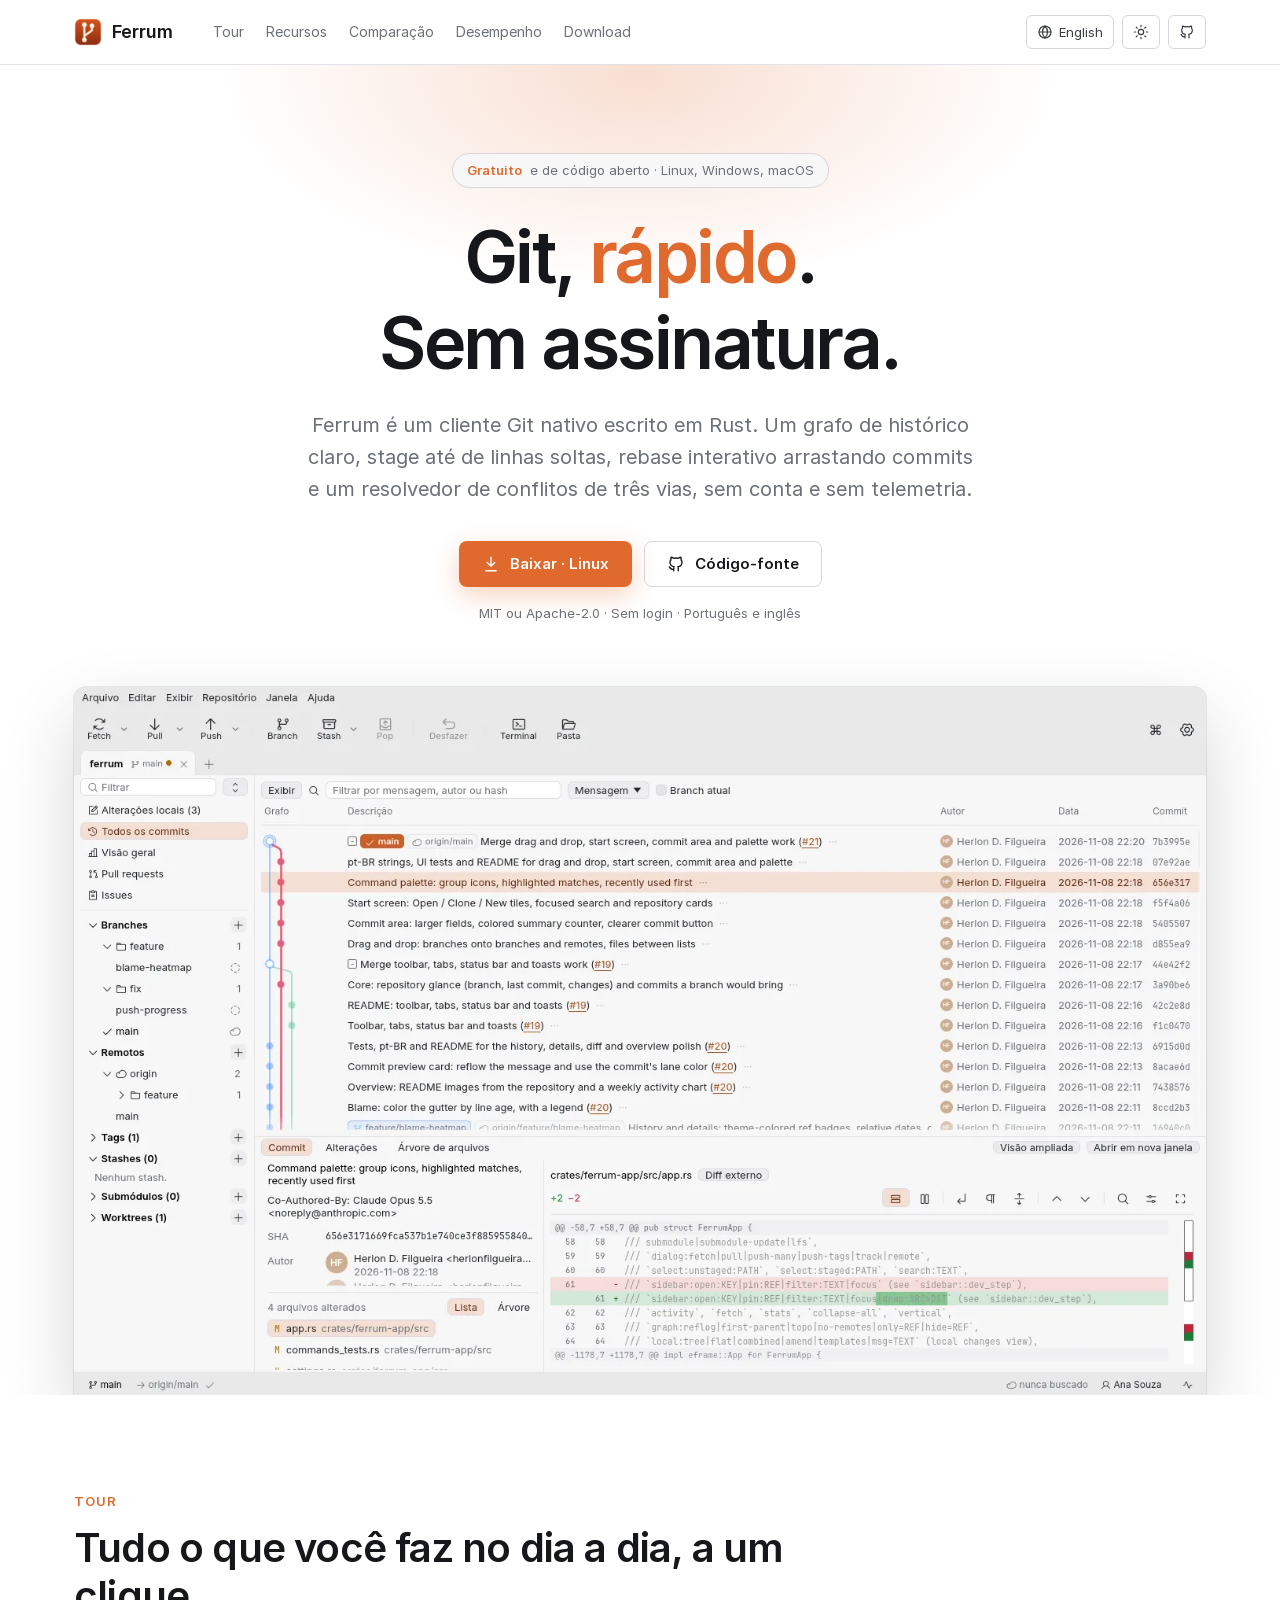
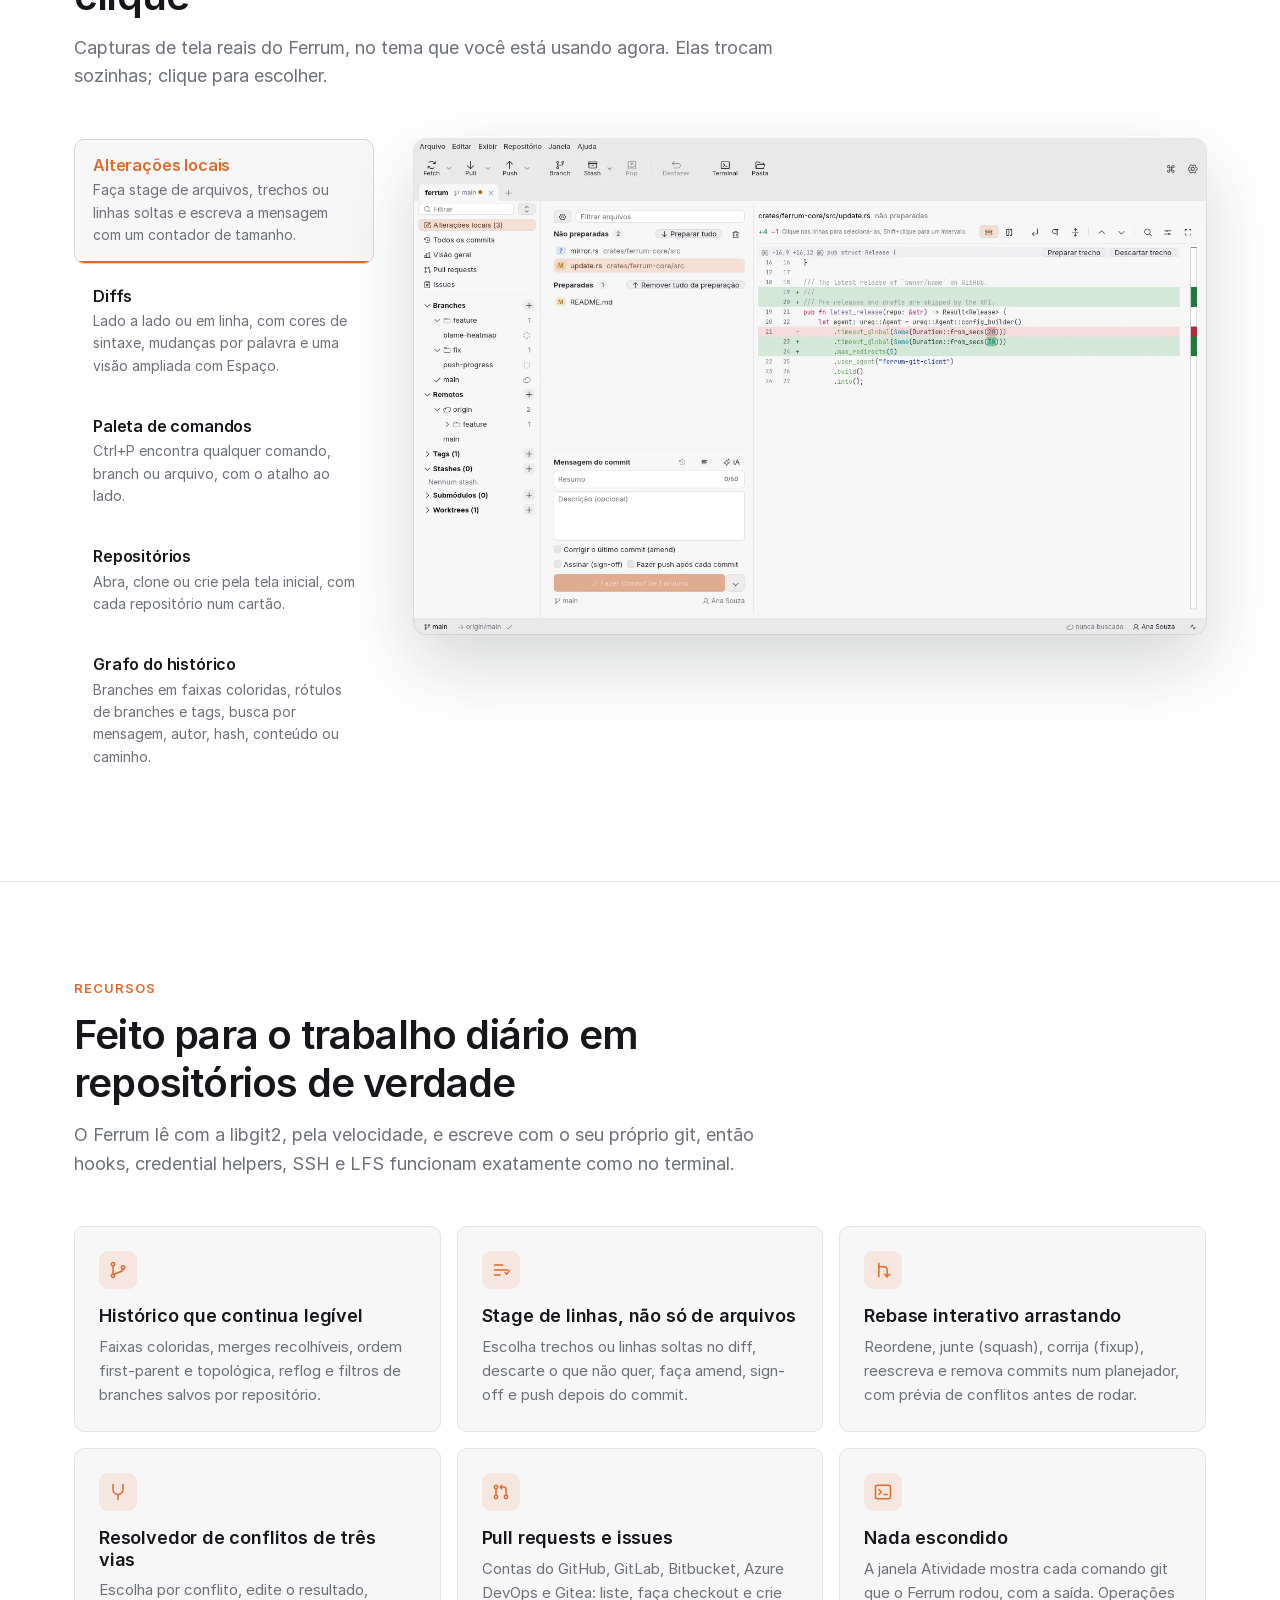
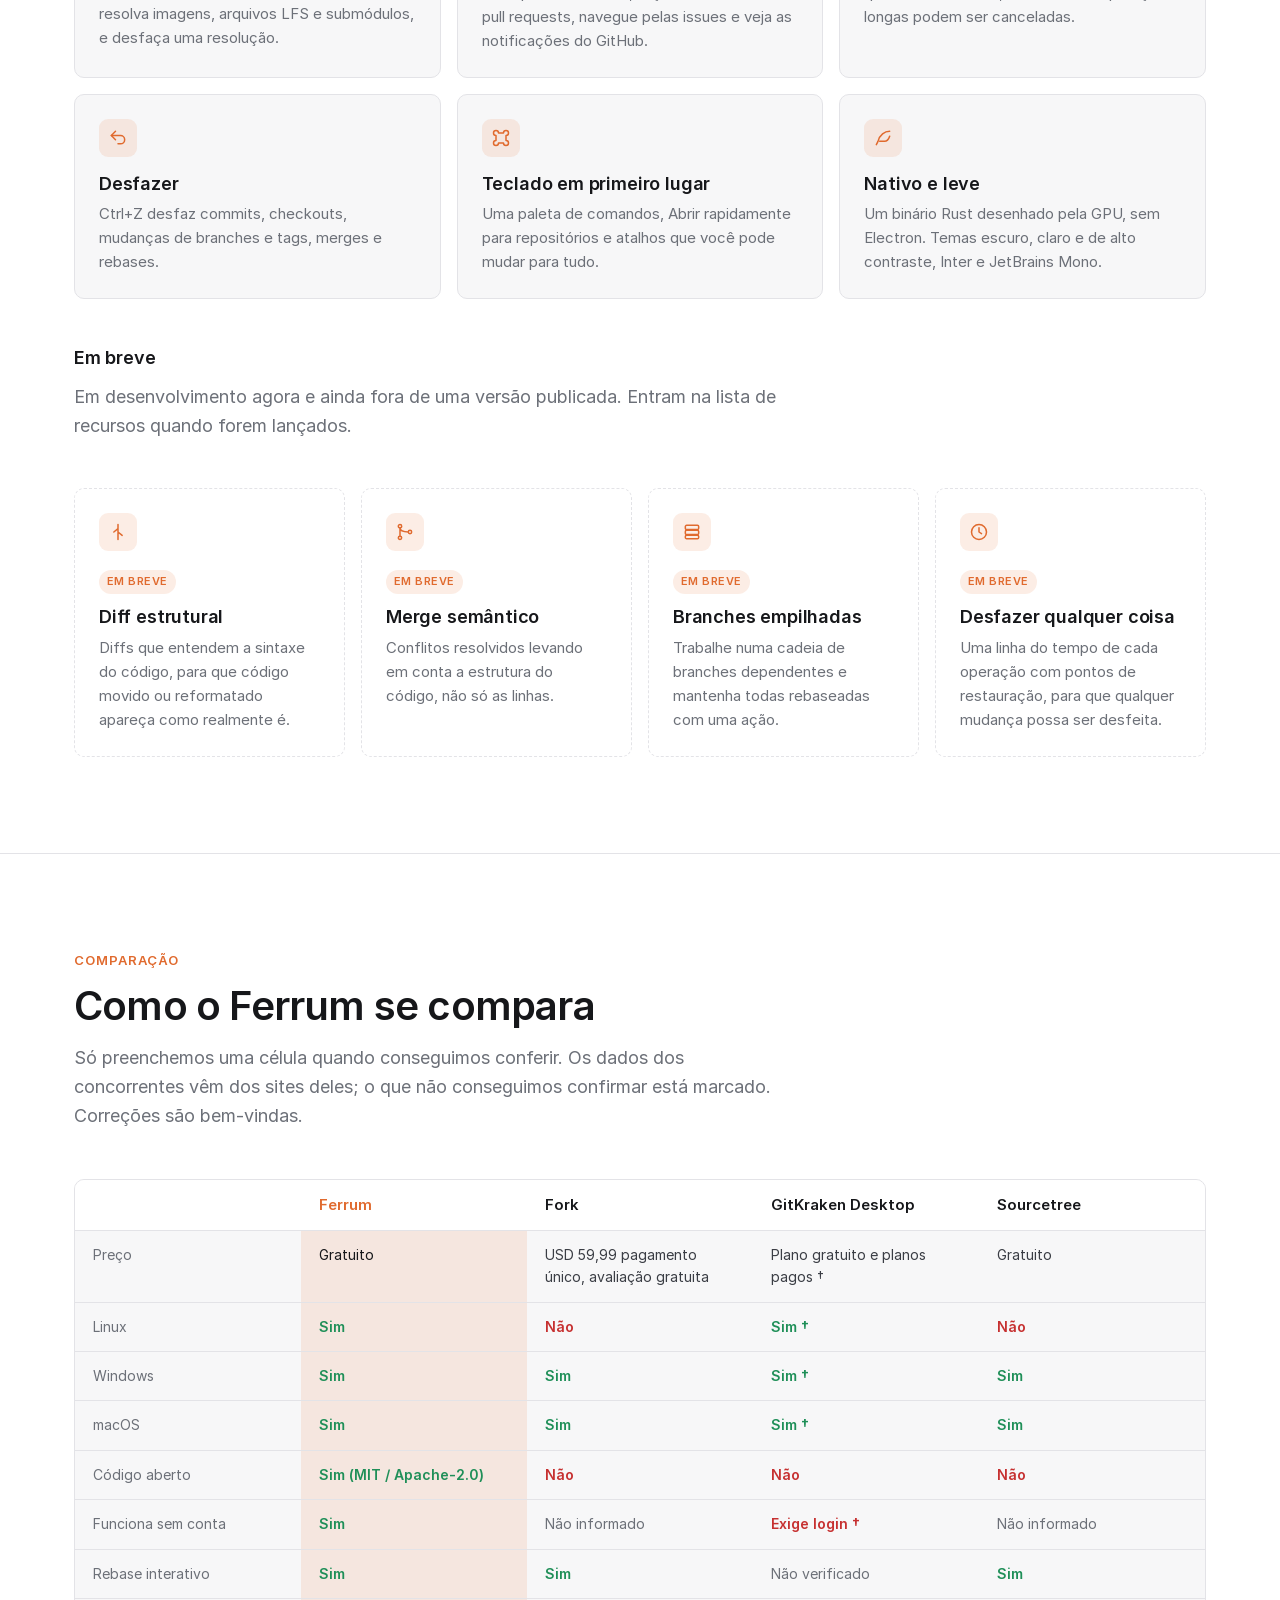
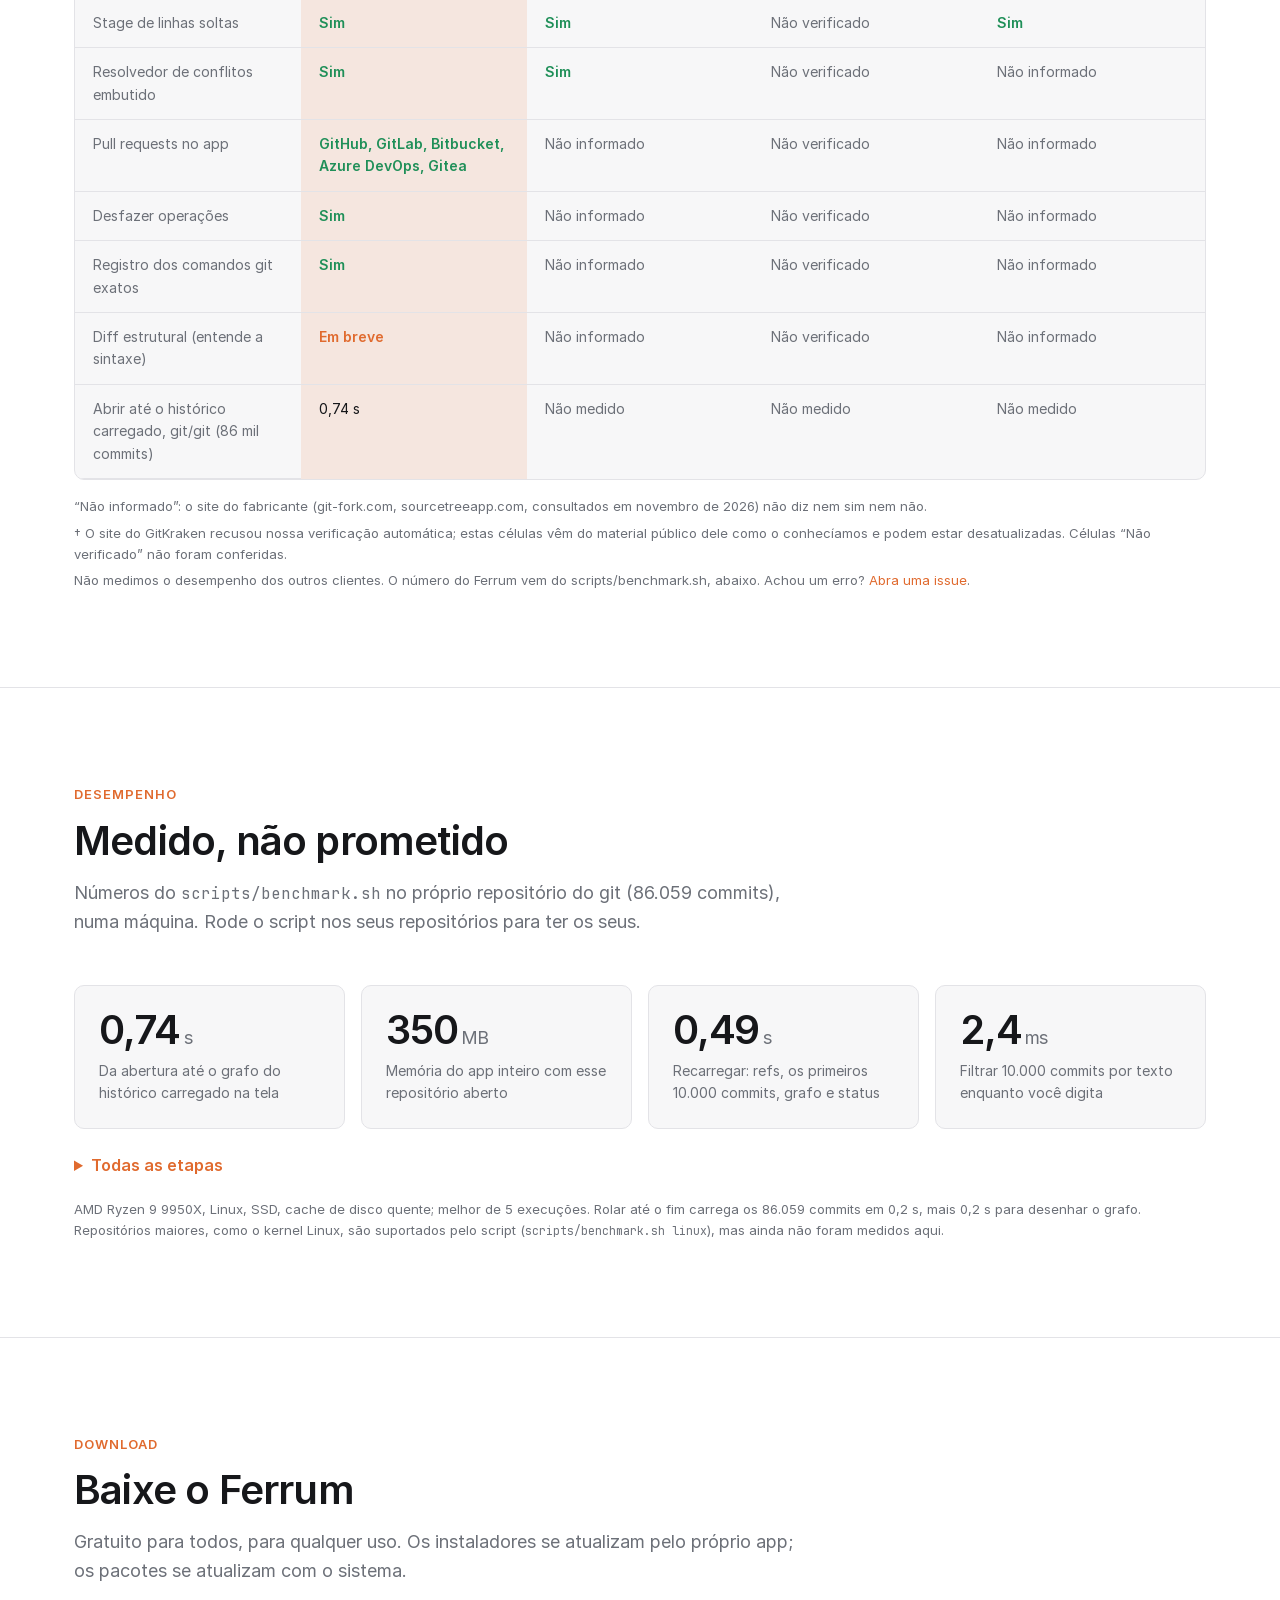
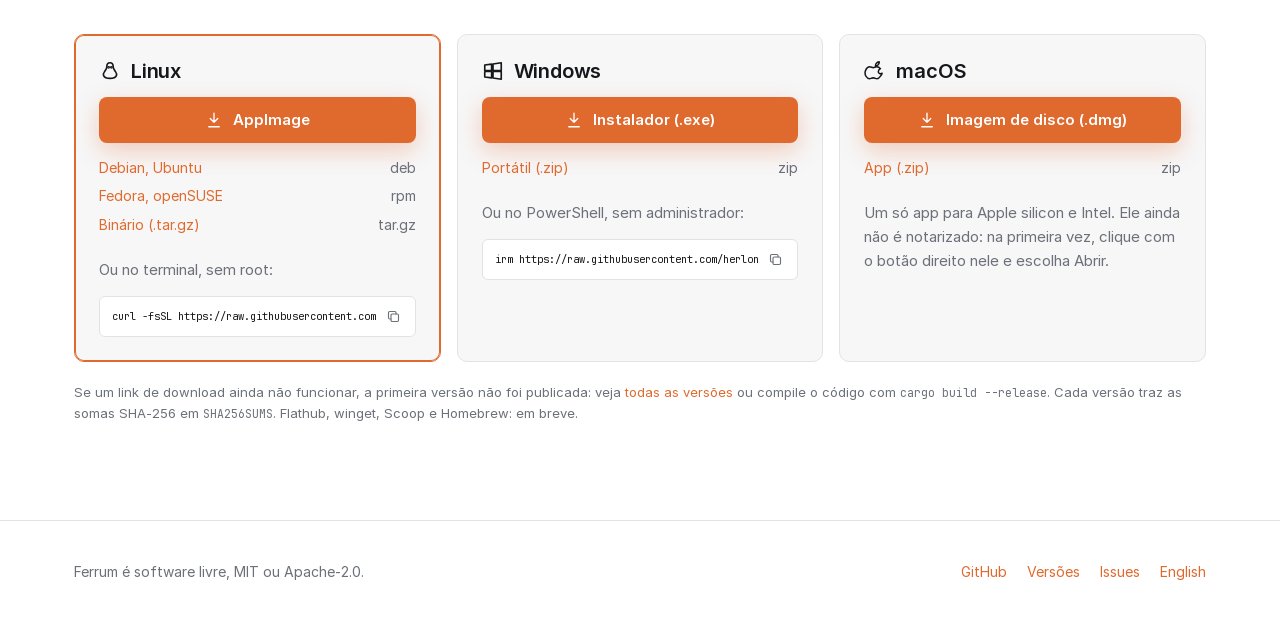
==== site/pt-BR/index.html @ 578c1cd5 "Website: English and pt-BR pages with real screenshots, comparison, benchmarks and downloads Static " ====
<!DOCTYPE html>
<html lang="pt-BR" data-theme="dark">
<head>
<meta charset="utf-8">
<meta name="viewport" content="width=device-width, initial-scale=1">
<title>Ferrum: um cliente Git rápido, gratuito e de código aberto</title>
<meta name="description" content="Ferrum é um cliente Git nativo para Linux, Windows e macOS. Grafo do histórico, stage de linhas, rebase interativo, resolução de conflitos e pull requests, gratuito e de código aberto.">
<meta property="og:title" content="Ferrum: um cliente Git rápido, gratuito e de código aberto">
<meta property="og:description" content="Ferrum é um cliente Git nativo para Linux, Windows e macOS. Grafo do histórico, stage de linhas, rebase interativo, resolução de conflitos e pull requests, gratuito e de código aberto.">
<meta property="og:image" content="https://herlondf.github.io/ferrum/assets/screenshots/history-en-dark.png">
<meta name="theme-color" content="#16171a">
<link rel="icon" type="image/png" href="../assets/favicon.png">
<link rel="alternate" hreflang="en" href="https://herlondf.github.io/ferrum/">
<link rel="alternate" hreflang="pt-BR" href="https://herlondf.github.io/ferrum/pt-BR/">
<link rel="preload" href="../assets/fonts/Inter-Regular.woff2" as="font" type="font/woff2" crossorigin>
<link rel="stylesheet" href="../style.css">
<script>
  // Theme before first paint: ?theme=, the saved choice, else the system's.
  (function () {
    var q = location.search.match(/theme=(light|dark)/);
    var t = (q && q[1]) || localStorage.getItem("ferrum-theme") ||
      (matchMedia("(prefers-color-scheme: light)").matches ? "light" : "dark");
    document.documentElement.dataset.theme = t;
    // ?only=ID shows one section (for screenshots of the page).
    var only = location.search.match(/only=([a-z]+)/);
    if (only) document.write("<style>main>section:not(#" + only[1] + "){display:none}</style>");
  })();
</script>
</head>
<body>
<!-- Generated by site/build.py from site/template.html. Edit those, then run: python3 site/build.py -->

<header class="nav">
  <div class="wrap">
    <a class="brand" href="./"><img src="../assets/ferrum-128.png" alt="" width="28" height="28">Ferrum</a>
    <nav class="nav-links">
      <a href="#tour">Tour</a>
      <a href="#features">Recursos</a>
      <a href="#compare">Comparação</a>
      <a href="#performance">Desempenho</a>
      <a href="#download">Download</a>
    </nav>
    <div class="nav-tools">
      <a class="icon-btn" href="../" hreflang="en" title="View in English"><svg viewBox="0 0 24 24" fill="none" stroke="currentColor" stroke-width="1.8" stroke-linecap="round" stroke-linejoin="round" aria-hidden="true"><circle cx="12" cy="12" r="9"/><path d="M3 12h18M12 3c2.5 2.6 3.8 5.6 3.8 9s-1.3 6.4-3.8 9c-2.5-2.6-3.8-5.6-3.8-9S9.5 5.6 12 3z"/></svg><span class="lang-label">English</span></a>
      <button class="icon-btn" id="theme" type="button" title="Alternar claro / escuro" aria-label="Alternar claro / escuro"><span class="theme-moon"><svg viewBox="0 0 24 24" fill="none" stroke="currentColor" stroke-width="1.8" stroke-linecap="round" stroke-linejoin="round" aria-hidden="true"><path d="M20 14.5A8 8 0 0 1 9.5 4a8 8 0 1 0 10.5 10.5z"/></svg></span><span class="theme-sun"><svg viewBox="0 0 24 24" fill="none" stroke="currentColor" stroke-width="1.8" stroke-linecap="round" stroke-linejoin="round" aria-hidden="true"><circle cx="12" cy="12" r="4"/><path d="M12 2v2M12 20v2M4.9 4.9l1.4 1.4M17.7 17.7l1.4 1.4M2 12h2M20 12h2M4.9 19.1l1.4-1.4M17.7 6.3l1.4-1.4"/></svg></span></button>
      <a class="icon-btn" href="https://github.com/herlondf/ferrum" title="GitHub" aria-label="GitHub"><svg viewBox="0 0 24 24" fill="none" stroke="currentColor" stroke-width="1.8" stroke-linecap="round" stroke-linejoin="round" aria-hidden="true"><path d="M9 19c-4.3 1.4-4.3-2.5-6-3m12 5v-3.5c0-1 .1-1.4-.5-2 2.8-.3 5.5-1.4 5.5-6a4.6 4.6 0 0 0-1.3-3.2 4.2 4.2 0 0 0-.1-3.2s-1.1-.3-3.5 1.3a12.3 12.3 0 0 0-6.2 0C6.5 2.8 5.4 3.1 5.4 3.1a4.2 4.2 0 0 0-.1 3.2A4.6 4.6 0 0 0 4 9.5c0 4.6 2.7 5.7 5.5 6-.6.6-.6 1.2-.5 2V21"/></svg></a>
    </div>
  </div>
</header>

<main>
<section class="hero">
  <div class="wrap">
    <span class="badge"><b>Gratuito</b> e de código aberto · Linux, Windows, macOS</span>
    <h1>Git, <em>rápido</em>.<br>Sem assinatura.</h1>
    <p class="lead">Ferrum é um cliente Git nativo escrito em Rust. Um grafo de histórico claro, stage até de linhas soltas, rebase interativo arrastando commits e um resolvedor de conflitos de três vias, sem conta e sem telemetria.</p>
    <div class="hero-actions">
      <a class="btn btn-primary" id="hero-download" href="#download"><svg viewBox="0 0 24 24" fill="none" stroke="currentColor" stroke-width="1.8" stroke-linecap="round" stroke-linejoin="round" aria-hidden="true"><path d="M12 3v12M7 10l5 5 5-5M5 21h14"/></svg><span>Baixar</span></a>
      <a class="btn btn-ghost" href="https://github.com/herlondf/ferrum"><svg viewBox="0 0 24 24" fill="none" stroke="currentColor" stroke-width="1.8" stroke-linecap="round" stroke-linejoin="round" aria-hidden="true"><path d="M9 19c-4.3 1.4-4.3-2.5-6-3m12 5v-3.5c0-1 .1-1.4-.5-2 2.8-.3 5.5-1.4 5.5-6a4.6 4.6 0 0 0-1.3-3.2 4.2 4.2 0 0 0-.1-3.2s-1.1-.3-3.5 1.3a12.3 12.3 0 0 0-6.2 0C6.5 2.8 5.4 3.1 5.4 3.1a4.2 4.2 0 0 0-.1 3.2A4.6 4.6 0 0 0 4 9.5c0 4.6 2.7 5.7 5.5 6-.6.6-.6 1.2-.5 2V21"/></svg>Código-fonte</a>
    </div>
    <p class="hero-note">MIT ou Apache-2.0 · Sem login · Português e inglês</p>
  </div>
  <div class="hero-shot">
    <img class="shot only-dark" src="../assets/screenshots/history-pt-dark.webp" width="1440" height="900" alt="Ferrum mostrando o grafo do histórico de um repositório, com os detalhes do commit e um diff">
    <img class="shot only-light" src="../assets/screenshots/history-pt-light.webp" width="1440" height="900" alt="Ferrum mostrando o grafo do histórico de um repositório, com os detalhes do commit e um diff" loading="lazy">
  </div>
</section>

<section class="section" id="tour">
  <div class="wrap">
    <div class="section-head">
      <div class="eyebrow">Tour</div>
      <h2>Tudo o que você faz no dia a dia, a um clique</h2>
      <p>Capturas de tela reais do Ferrum, no tema que você está usando agora. Elas trocam sozinhas; clique para escolher.</p>
    </div>
    <div class="tour" data-tour>
      <div class="tour-tabs" role="tablist">
        <button class="tour-tab" role="tab" aria-selected="true" data-tab="changes"><h3>Alterações locais</h3><p>Faça stage de arquivos, trechos ou linhas soltas e escreva a mensagem com um contador de tamanho.</p><span class="bar"></span></button>
        <button class="tour-tab" role="tab" aria-selected="false" data-tab="diff"><h3>Diffs</h3><p>Lado a lado ou em linha, com cores de sintaxe, mudanças por palavra e uma visão ampliada com Espaço.</p><span class="bar"></span></button>
        <button class="tour-tab" role="tab" aria-selected="false" data-tab="palette"><h3>Paleta de comandos</h3><p>Ctrl+P encontra qualquer comando, branch ou arquivo, com o atalho ao lado.</p><span class="bar"></span></button>
        <button class="tour-tab" role="tab" aria-selected="false" data-tab="start"><h3>Repositórios</h3><p>Abra, clone ou crie pela tela inicial, com cada repositório num cartão.</p><span class="bar"></span></button>
        <button class="tour-tab" role="tab" aria-selected="false" data-tab="history"><h3>Grafo do histórico</h3><p>Branches em faixas coloridas, rótulos de branches e tags, busca por mensagem, autor, hash, conteúdo ou caminho.</p><span class="bar"></span></button>
      </div>
      <div class="tour-view">
        <figure class="active" data-fig="changes"><img class="shot only-dark" src="../assets/screenshots/changes-pt-dark.webp" width="1440" height="900" alt="Alterações locais"><img class="shot only-light" src="../assets/screenshots/changes-pt-light.webp" width="1440" height="900" alt="Alterações locais" loading="lazy"></figure>
        <figure class="" data-fig="diff"><img class="shot only-dark" src="../assets/screenshots/diff-pt-dark.webp" width="1440" height="900" alt="Diffs" loading="lazy"><img class="shot only-light" src="../assets/screenshots/diff-pt-light.webp" width="1440" height="900" alt="Diffs" loading="lazy"></figure>
        <figure class="" data-fig="palette"><img class="shot only-dark" src="../assets/screenshots/palette-pt-dark.webp" width="1440" height="900" alt="Paleta de comandos" loading="lazy"><img class="shot only-light" src="../assets/screenshots/palette-pt-light.webp" width="1440" height="900" alt="Paleta de comandos" loading="lazy"></figure>
        <figure class="" data-fig="start"><img class="shot only-dark" src="../assets/screenshots/start-pt-dark.webp" width="1440" height="900" alt="Repositórios" loading="lazy"><img class="shot only-light" src="../assets/screenshots/start-pt-light.webp" width="1440" height="900" alt="Repositórios" loading="lazy"></figure>
        <figure class="" data-fig="history"><img class="shot only-dark" src="../assets/screenshots/history-pt-dark.webp" width="1440" height="900" alt="Grafo do histórico" loading="lazy"><img class="shot only-light" src="../assets/screenshots/history-pt-light.webp" width="1440" height="900" alt="Grafo do histórico" loading="lazy"></figure>
      </div>
    </div>
  </div>
</section>

<section class="section" id="features">
  <div class="wrap">
    <div class="section-head">
      <div class="eyebrow">Recursos</div>
      <h2>Feito para o trabalho diário em repositórios de verdade</h2>
      <p>O Ferrum lê com a libgit2, pela velocidade, e escreve com o seu próprio git, então hooks, credential helpers, SSH e LFS funcionam exatamente como no terminal.</p>
    </div>
    <div class="grid">
        <div class="card"><div class="ico"><svg viewBox="0 0 24 24" fill="none" stroke="currentColor" stroke-width="1.8" stroke-linecap="round" stroke-linejoin="round" aria-hidden="true"><circle cx="6" cy="5" r="2"/><circle cx="6" cy="19" r="2"/><circle cx="18" cy="9" r="2"/><path d="M6 7v10M18 11c0 4-6 3-11 6.5"/></svg></div><h3>Histórico que continua legível</h3><p>Faixas coloridas, merges recolhíveis, ordem first-parent e topológica, reflog e filtros de branches salvos por repositório.</p></div>
        <div class="card"><div class="ico"><svg viewBox="0 0 24 24" fill="none" stroke="currentColor" stroke-width="1.8" stroke-linecap="round" stroke-linejoin="round" aria-hidden="true"><path d="M4 6h10M4 12h16M4 18h7"/><path d="M17 15l2 2 3-4"/></svg></div><h3>Stage de linhas, não só de arquivos</h3><p>Escolha trechos ou linhas soltas no diff, descarte o que não quer, faça amend, sign-off e push depois do commit.</p></div>
        <div class="card"><div class="ico"><svg viewBox="0 0 24 24" fill="none" stroke="currentColor" stroke-width="1.8" stroke-linecap="round" stroke-linejoin="round" aria-hidden="true"><path d="M7 4v16M7 8h6a4 4 0 0 1 4 4v8"/><path d="M14 17l3 3 3-3"/></svg></div><h3>Rebase interativo arrastando</h3><p>Reordene, junte (squash), corrija (fixup), reescreva e remova commits num planejador, com prévia de conflitos antes de rodar.</p></div>
        <div class="card"><div class="ico"><svg viewBox="0 0 24 24" fill="none" stroke="currentColor" stroke-width="1.8" stroke-linecap="round" stroke-linejoin="round" aria-hidden="true"><path d="M6 3v6a6 6 0 0 0 6 6 6 6 0 0 0 6-6V3"/><path d="M12 15v6"/></svg></div><h3>Resolvedor de conflitos de três vias</h3><p>Escolha por conflito, edite o resultado, resolva imagens, arquivos LFS e submódulos, e desfaça uma resolução.</p></div>
        <div class="card"><div class="ico"><svg viewBox="0 0 24 24" fill="none" stroke="currentColor" stroke-width="1.8" stroke-linecap="round" stroke-linejoin="round" aria-hidden="true"><circle cx="6" cy="6" r="2"/><circle cx="6" cy="18" r="2"/><circle cx="18" cy="18" r="2"/><path d="M6 8v8M18 16V9a3 3 0 0 0-3-3h-4M13 4l-2 2 2 2"/></svg></div><h3>Pull requests e issues</h3><p>Contas do GitHub, GitLab, Bitbucket, Azure DevOps e Gitea: liste, faça checkout e crie pull requests, navegue pelas issues e veja as notificações do GitHub.</p></div>
        <div class="card"><div class="ico"><svg viewBox="0 0 24 24" fill="none" stroke="currentColor" stroke-width="1.8" stroke-linecap="round" stroke-linejoin="round" aria-hidden="true"><rect x="3" y="4" width="18" height="16" rx="2"/><path d="M7 9l3 3-3 3M13 15h4"/></svg></div><h3>Nada escondido</h3><p>A janela Atividade mostra cada comando git que o Ferrum rodou, com a saída. Operações longas podem ser canceladas.</p></div>
        <div class="card"><div class="ico"><svg viewBox="0 0 24 24" fill="none" stroke="currentColor" stroke-width="1.8" stroke-linecap="round" stroke-linejoin="round" aria-hidden="true"><path d="M9 14L4 9l5-5"/><path d="M4 9h11a5 5 0 0 1 0 10h-3"/></svg></div><h3>Desfazer</h3><p>Ctrl+Z desfaz commits, checkouts, mudanças de branches e tags, merges e rebases.</p></div>
        <div class="card"><div class="ico"><svg viewBox="0 0 24 24" fill="none" stroke="currentColor" stroke-width="1.8" stroke-linecap="round" stroke-linejoin="round" aria-hidden="true"><path d="M9 6h6M9 6a3 3 0 1 0-3 3h0v6a3 3 0 1 0 3 3h6a3 3 0 1 0 3-3V9a3 3 0 1 0-3-3"/></svg></div><h3>Teclado em primeiro lugar</h3><p>Uma paleta de comandos, Abrir rapidamente para repositórios e atalhos que você pode mudar para tudo.</p></div>
        <div class="card"><div class="ico"><svg viewBox="0 0 24 24" fill="none" stroke="currentColor" stroke-width="1.8" stroke-linecap="round" stroke-linejoin="round" aria-hidden="true"><path d="M20 4c-6 0-12 4-14 12l-2 4M8 16h6c3 0 5-3 6-6"/></svg></div><h3>Nativo e leve</h3><p>Um binário Rust desenhado pela GPU, sem Electron. Temas escuro, claro e de alto contraste, Inter e JetBrains Mono.</p></div>
    </div>
    <div class="soon">
      <div class="section-head">
        <h3>Em breve</h3>
        <p>Em desenvolvimento agora e ainda fora de uma versão publicada. Entram na lista de recursos quando forem lançados.</p>
      </div>
      <div class="grid">
        <div class="card"><div class="ico"><svg viewBox="0 0 24 24" fill="none" stroke="currentColor" stroke-width="1.8" stroke-linecap="round" stroke-linejoin="round" aria-hidden="true"><path d="M12 3v18M12 8l-5 4M12 12l5 4"/></svg></div><span class="pill">Em breve</span><h3>Diff estrutural</h3><p>Diffs que entendem a sintaxe do código, para que código movido ou reformatado apareça como realmente é.</p></div>
        <div class="card"><div class="ico"><svg viewBox="0 0 24 24" fill="none" stroke="currentColor" stroke-width="1.8" stroke-linecap="round" stroke-linejoin="round" aria-hidden="true"><circle cx="6" cy="5" r="2"/><circle cx="6" cy="19" r="2"/><circle cx="18" cy="12" r="2"/><path d="M6 7v10M6 7c0 4 5 5 10 5"/></svg></div><span class="pill">Em breve</span><h3>Merge semântico</h3><p>Conflitos resolvidos levando em conta a estrutura do código, não só as linhas.</p></div>
        <div class="card"><div class="ico"><svg viewBox="0 0 24 24" fill="none" stroke="currentColor" stroke-width="1.8" stroke-linecap="round" stroke-linejoin="round" aria-hidden="true"><rect x="4" y="4" width="16" height="5" rx="1.5"/><rect x="4" y="10" width="16" height="5" rx="1.5"/><rect x="4" y="16" width="16" height="4" rx="1.5"/></svg></div><span class="pill">Em breve</span><h3>Branches empilhadas</h3><p>Trabalhe numa cadeia de branches dependentes e mantenha todas rebaseadas com uma ação.</p></div>
        <div class="card"><div class="ico"><svg viewBox="0 0 24 24" fill="none" stroke="currentColor" stroke-width="1.8" stroke-linecap="round" stroke-linejoin="round" aria-hidden="true"><circle cx="12" cy="12" r="9"/><path d="M12 7v5l3 2"/></svg></div><span class="pill">Em breve</span><h3>Desfazer qualquer coisa</h3><p>Uma linha do tempo de cada operação com pontos de restauração, para que qualquer mudança possa ser desfeita.</p></div>
      </div>
    </div>
  </div>
</section>

<section class="section" id="compare">
  <div class="wrap">
    <div class="section-head">
      <div class="eyebrow">Comparação</div>
      <h2>Como o Ferrum se compara</h2>
      <p>Só preenchemos uma célula quando conseguimos conferir. Os dados dos concorrentes vêm dos sites deles; o que não conseguimos confirmar está marcado. Correções são bem-vindas.</p>
    </div>
    <div class="table-wrap">
      <table>
        <thead><tr><th></th><th class="us">Ferrum</th><th>Fork</th><th>GitKraken Desktop</th><th>Sourcetree</th></tr></thead>
        <tbody>
          <tr><th scope="row">Preço</th><td class="us">Gratuito</td><td>USD 59,99 pagamento único, avaliação gratuita</td><td>Plano gratuito e planos pagos †</td><td>Gratuito</td></tr>
          <tr><th scope="row">Linux</th><td class="y us">Sim</td><td class="n">Não</td><td class="y">Sim †</td><td class="n">Não</td></tr>
          <tr><th scope="row">Windows</th><td class="y us">Sim</td><td class="y">Sim</td><td class="y">Sim †</td><td class="y">Sim</td></tr>
          <tr><th scope="row">macOS</th><td class="y us">Sim</td><td class="y">Sim</td><td class="y">Sim †</td><td class="y">Sim</td></tr>
          <tr><th scope="row">Código aberto</th><td class="y us">Sim (MIT / Apache-2.0)</td><td class="n">Não</td><td class="n">Não</td><td class="n">Não</td></tr>
          <tr><th scope="row">Funciona sem conta</th><td class="y us">Sim</td><td class="q">Não informado</td><td class="n">Exige login †</td><td class="q">Não informado</td></tr>
          <tr><th scope="row">Rebase interativo</th><td class="y us">Sim</td><td class="y">Sim</td><td class="q">Não verificado</td><td class="y">Sim</td></tr>
          <tr><th scope="row">Stage de linhas soltas</th><td class="y us">Sim</td><td class="y">Sim</td><td class="q">Não verificado</td><td class="y">Sim</td></tr>
          <tr><th scope="row">Resolvedor de conflitos embutido</th><td class="y us">Sim</td><td class="y">Sim</td><td class="q">Não verificado</td><td class="q">Não informado</td></tr>
          <tr><th scope="row">Pull requests no app</th><td class="y us">GitHub, GitLab, Bitbucket, Azure DevOps, Gitea</td><td class="q">Não informado</td><td class="q">Não verificado</td><td class="q">Não informado</td></tr>
          <tr><th scope="row">Desfazer operações</th><td class="y us">Sim</td><td class="q">Não informado</td><td class="q">Não verificado</td><td class="q">Não informado</td></tr>
          <tr><th scope="row">Registro dos comandos git exatos</th><td class="y us">Sim</td><td class="q">Não informado</td><td class="q">Não verificado</td><td class="q">Não informado</td></tr>
          <tr><th scope="row">Diff estrutural (entende a sintaxe)</th><td class="s us">Em breve</td><td class="q">Não informado</td><td class="q">Não verificado</td><td class="q">Não informado</td></tr>
          <tr><th scope="row">Abrir até o histórico carregado, git/git (86 mil commits)</th><td class="us">0,74 s</td><td class="q">Não medido</td><td class="q">Não medido</td><td class="q">Não medido</td></tr>
        </tbody>
      </table>
    </div>
    <div class="footnotes">
      <p>“Não informado”: o site do fabricante (git-fork.com, sourcetreeapp.com, consultados em novembro de 2026) não diz nem sim nem não.</p>
      <p>† O site do GitKraken recusou nossa verificação automática; estas células vêm do material público dele como o conhecíamos e podem estar desatualizadas. Células “Não verificado” não foram conferidas.</p>
      <p>Não medimos o desempenho dos outros clientes. O número do Ferrum vem do scripts/benchmark.sh, abaixo. Achou um erro? <a href="https://github.com/herlondf/ferrum/issues">Abra uma issue</a>.</p>
    </div>
  </div>
</section>

<section class="section" id="performance">
  <div class="wrap">
    <div class="section-head">
      <div class="eyebrow">Desempenho</div>
      <h2>Medido, não prometido</h2>
      <p>Números do <code>scripts/benchmark.sh</code> no próprio repositório do git (86.059 commits), numa máquina. Rode o script nos seus repositórios para ter os seus.</p>
    </div>
    <div class="perf">
      <div class="stat"><div class="num">0,74<small>s</small></div><p>Da abertura até o grafo do histórico carregado na tela</p></div>
      <div class="stat"><div class="num">350<small>MB</small></div><p>Memória do app inteiro com esse repositório aberto</p></div>
      <div class="stat"><div class="num">0,49<small>s</small></div><p>Recarregar: refs, os primeiros 10.000 commits, grafo e status</p></div>
      <div class="stat"><div class="num">2,4<small>ms</small></div><p>Filtrar 10.000 commits por texto enquanto você digita</p></div>
    </div>
    <details class="perf-details">
      <summary>Todas as etapas</summary>
      <pre>git/git at fb255012ac: 86,059 commits, 1,022 refs, 4,864 files
Linux x86_64, AMD Ryzen 9 9950X, 60 GB RAM, SSD, warm disk cache
`ferrum --benchmark` (best of 5)

step                       best    average  loaded
open                     0.2 ms     0.2 ms
branches                 0.5 ms     0.5 ms  9
tags                     9.4 ms     9.7 ms  1011
commits                461.2 ms   533.2 ms  10000
graph layout            12.7 ms    17.9 ms  196 lanes
status                   6.5 ms     7.6 ms  0 staged, 0 unstaged
all commits            199.2 ms   238.7 ms  86059
all graph layout       199.3 ms   229.8 ms  282 lanes
path search           5000.7 ms  5237.9 ms  641
full reload (app)      492.5 ms   517.1 ms
text search (page)       2.4 ms     2.6 ms  1588

GUI start to loaded history on screen (median of 5): 0.74 s, 350 MB max RSS</pre>
    </details>
    <p class="dl-note">AMD Ryzen 9 9950X, Linux, SSD, cache de disco quente; melhor de 5 execuções. Rolar até o fim carrega os 86.059 commits em 0,2 s, mais 0,2 s para desenhar o grafo. Repositórios maiores, como o kernel Linux, são suportados pelo script (<code>scripts/benchmark.sh linux</code>), mas ainda não foram medidos aqui.</p>
  </div>
</section>

<section class="section" id="download">
  <div class="wrap">
    <div class="section-head">
      <div class="eyebrow">Download</div>
      <h2>Baixe o Ferrum</h2>
      <p>Gratuito para todos, para qualquer uso. Os instaladores se atualizam pelo próprio app; os pacotes se atualizam com o sistema.</p>
    </div>
    <div class="downloads">
      <div class="card dl" data-os="linux"><h3><svg viewBox="0 0 24 24" fill="none" stroke="currentColor" stroke-width="1.8" stroke-linecap="round" stroke-linejoin="round" aria-hidden="true"><path d="M12 3c-2.5 0-3.5 2-3.5 4.5 0 2-1 3-2 4.5S4 15 5 17s4 3 7 3 6-1 7-3-.5-3.5-1.5-5-2-2.5-2-4.5C15.5 5 14.5 3 12 3z"/><circle cx="10.5" cy="8" r=".6"/><circle cx="13.5" cy="8" r=".6"/></svg>Linux</h3><a class="btn btn-primary" href="https://github.com/herlondf/ferrum/releases/latest/download/ferrum-linux-x86_64.AppImage"><svg viewBox="0 0 24 24" fill="none" stroke="currentColor" stroke-width="1.8" stroke-linecap="round" stroke-linejoin="round" aria-hidden="true"><path d="M12 3v12M7 10l5 5 5-5M5 21h14"/></svg>AppImage</a><ul><li><a href="https://github.com/herlondf/ferrum/releases/latest/download/ferrum-linux-x86_64.deb">Debian, Ubuntu</a><span>deb</span></li><li><a href="https://github.com/herlondf/ferrum/releases/latest/download/ferrum-linux-x86_64.rpm">Fedora, openSUSE</a><span>rpm</span></li><li><a href="https://github.com/herlondf/ferrum/releases/latest/download/ferrum-linux-x86_64.tar.gz">Binário (.tar.gz)</a><span>tar.gz</span></li></ul><p class="muted">Ou no terminal, sem root:</p><div class="cmd"><code>curl -fsSL https://raw.githubusercontent.com/herlondf/ferrum/main/get.sh | sh</code><button type="button" data-copy title="Copiar" aria-label="Copiar"><svg viewBox="0 0 24 24" fill="none" stroke="currentColor" stroke-width="1.8" stroke-linecap="round" stroke-linejoin="round" aria-hidden="true"><rect x="8" y="8" width="12" height="12" rx="2"/><path d="M16 8V6a2 2 0 0 0-2-2H6a2 2 0 0 0-2 2v8a2 2 0 0 0 2 2h2"/></svg></button></div></div>
      <div class="card dl" data-os="windows"><h3><svg viewBox="0 0 24 24" fill="none" stroke="currentColor" stroke-width="1.8" stroke-linecap="round" stroke-linejoin="round" aria-hidden="true"><path d="M3 5.5l7.5-1v7H3zM12 4.3L21 3v8.5h-9zM3 12.5h7.5v7L3 18.5zM12 12.5h9V21l-9-1.3z"/></svg>Windows</h3><a class="btn btn-primary" href="https://github.com/herlondf/ferrum/releases/latest/download/ferrum-windows-x86_64-setup.exe"><svg viewBox="0 0 24 24" fill="none" stroke="currentColor" stroke-width="1.8" stroke-linecap="round" stroke-linejoin="round" aria-hidden="true"><path d="M12 3v12M7 10l5 5 5-5M5 21h14"/></svg>Instalador (.exe)</a><ul><li><a href="https://github.com/herlondf/ferrum/releases/latest/download/ferrum-windows-x86_64.zip">Portátil (.zip)</a><span>zip</span></li></ul><p class="muted">Ou no PowerShell, sem administrador:</p><div class="cmd"><code>irm https://raw.githubusercontent.com/herlondf/ferrum/main/get.ps1 | iex</code><button type="button" data-copy title="Copiar" aria-label="Copiar"><svg viewBox="0 0 24 24" fill="none" stroke="currentColor" stroke-width="1.8" stroke-linecap="round" stroke-linejoin="round" aria-hidden="true"><rect x="8" y="8" width="12" height="12" rx="2"/><path d="M16 8V6a2 2 0 0 0-2-2H6a2 2 0 0 0-2 2v8a2 2 0 0 0 2 2h2"/></svg></button></div></div>
      <div class="card dl" data-os="macos"><h3><svg viewBox="0 0 24 24" fill="none" stroke="currentColor" stroke-width="1.8" stroke-linecap="round" stroke-linejoin="round" aria-hidden="true"><path d="M16.5 3c-1.2.1-2.6.9-3.3 1.9-.7.8-1.2 2-1 3.2 1.3.1 2.6-.7 3.3-1.6.7-.9 1.2-2.1 1-3.5zM20 16.8c-.6 1.3-.9 1.9-1.7 3-1.1 1.6-2.6 3.5-4.5 3.5-1.7 0-2.1-1.1-4.4-1.1s-2.8 1.1-4.5 1.1c-1.9 0-3.3-1.8-4.4-3.4C-1.6 15.4 1.3 9 5.2 9c1.7 0 2.8 1.1 4.2 1.1 1.4 0 2.2-1.1 4.3-1.1 1.5 0 3.1.8 4.3 2.3-3.8 2.1-3.2 7.5 2 5.5z" transform="scale(.92) translate(1.5 -1)"/></svg>macOS</h3><a class="btn btn-primary" href="https://github.com/herlondf/ferrum/releases/latest/download/ferrum-macos-universal.dmg"><svg viewBox="0 0 24 24" fill="none" stroke="currentColor" stroke-width="1.8" stroke-linecap="round" stroke-linejoin="round" aria-hidden="true"><path d="M12 3v12M7 10l5 5 5-5M5 21h14"/></svg>Imagem de disco (.dmg)</a><ul><li><a href="https://github.com/herlondf/ferrum/releases/latest/download/ferrum-macos-universal.zip">App (.zip)</a><span>zip</span></li></ul><p class="muted">Um só app para Apple silicon e Intel. Ele ainda não é notarizado: na primeira vez, clique com o botão direito nele e escolha Abrir.</p></div>
    </div>
    <p class="dl-note">Se um link de download ainda não funcionar, a primeira versão não foi publicada: veja <a href="https://github.com/herlondf/ferrum/releases">todas as versões</a> ou compile o código com <code>cargo build --release</code>. Cada versão traz as somas SHA-256 em <code>SHA256SUMS</code>. Flathub, winget, Scoop e Homebrew: em breve.</p>
  </div>
</section>
</main>

<footer>
  <div class="wrap">
    <span>Ferrum é software livre, MIT ou Apache-2.0.</span>
    <div class="links">
      <a href="https://github.com/herlondf/ferrum">GitHub</a>
      <a href="https://github.com/herlondf/ferrum/releases">Versões</a>
      <a href="https://github.com/herlondf/ferrum/issues">Issues</a>
      <a href="../" hreflang="en">English</a>
    </div>
  </div>
</footer>

<script src="../site.js" defer></script>
</body>
</html>
---- site/style.css ----
/* Ferrum website. Colors and type follow the app (crates/ferrum-app/src/theme.rs). */

@font-face {
  font-family: "Inter";
  font-weight: 400;
  font-display: swap;
  src: url("assets/fonts/Inter-Regular.woff2") format("woff2");
}
@font-face {
  font-family: "Inter";
  font-weight: 600;
  font-display: swap;
  src: url("assets/fonts/Inter-SemiBold.woff2") format("woff2");
}
@font-face {
  font-family: "JetBrains Mono";
  font-weight: 400;
  font-display: swap;
  src: url("assets/fonts/JetBrainsMono-Regular.woff2") format("woff2");
}

:root {
  --accent: #e06a2e;
  --accent-strong: #c9561c;
  --accent-soft: rgba(224, 106, 46, 0.14);
  --on-accent: #fff;
  --bg: #16171a;
  --panel: #1e1f23;
  --card: #26272c;
  --line: #2e3035;
  --border: #3a3c43;
  --text: #dadce0;
  --strong: #f4f5f7;
  --weak: #8c9098;
  --good: #4cc38a;
  --bad: #f06a60;
  --shadow: 0 30px 80px rgba(0, 0, 0, 0.55), 0 0 0 1px rgba(255, 255, 255, 0.06);
  --radius: 10px;
  --radius-s: 6px;
  color-scheme: dark;
}
:root[data-theme="light"] {
  --accent-strong: #b84f17;
  --accent-soft: rgba(224, 106, 46, 0.12);
  --bg: #ffffff;
  --panel: #f7f7f8;
  --card: #ffffff;
  --line: #e3e3e7;
  --border: #d6d6dc;
  --text: #3a3d44;
  --strong: #16171a;
  --weak: #6c7078;
  --good: #1f8f58;
  --bad: #c63030;
  --shadow: 0 30px 70px rgba(30, 32, 40, 0.18), 0 0 0 1px rgba(20, 20, 30, 0.08);
  color-scheme: light;
}

* { box-sizing: border-box; }
html { scroll-behavior: smooth; }
body {
  margin: 0;
  font: 16px/1.6 "Inter", system-ui, -apple-system, "Segoe UI", sans-serif;
  background: var(--bg);
  color: var(--text);
  -webkit-font-smoothing: antialiased;
}
a { color: var(--accent); text-decoration: none; }
a:hover { text-decoration: underline; }
h1, h2, h3 { color: var(--strong); font-weight: 600; line-height: 1.2; margin: 0; letter-spacing: -0.02em; }
h2 { font-size: clamp(28px, 4vw, 40px); }
h3 { font-size: 18px; letter-spacing: -0.01em; }
p { margin: 0; }
code, kbd, pre { font-family: "JetBrains Mono", ui-monospace, monospace; font-size: 0.88em; }
.wrap { max-width: 1180px; margin: 0 auto; padding: 0 24px; }
.muted { color: var(--weak); }
.eyebrow {
  color: var(--accent); font-weight: 600; font-size: 13px;
  text-transform: uppercase; letter-spacing: 0.08em; margin-bottom: 12px;
}
.section { padding: 96px 0; }
.section + .section { border-top: 1px solid var(--line); }
.section-head { max-width: 720px; margin-bottom: 48px; }
.section-head p { margin-top: 14px; font-size: 18px; color: var(--weak); }

/* Navigation */
.nav {
  position: sticky; top: 0; z-index: 10;
  background: color-mix(in srgb, var(--bg) 82%, transparent);
  backdrop-filter: saturate(1.4) blur(14px);
  border-bottom: 1px solid var(--line);
}
.nav .wrap { display: flex; align-items: center; gap: 28px; height: 64px; }
.brand { display: flex; align-items: center; gap: 10px; color: var(--strong); font-weight: 600; font-size: 18px; }
.brand:hover { text-decoration: none; }
.brand img { width: 28px; height: 28px; }
.nav-links { display: flex; gap: 22px; margin-left: 12px; }
.nav-links a { color: var(--weak); font-size: 14px; }
.nav-links a:hover { color: var(--strong); text-decoration: none; }
.nav-tools { margin-left: auto; display: flex; align-items: center; gap: 8px; }
.icon-btn {
  display: inline-flex; align-items: center; justify-content: center; gap: 6px;
  height: 34px; min-width: 34px; padding: 0 10px; border-radius: var(--radius-s);
  border: 1px solid var(--border); background: transparent; color: var(--text);
  font: inherit; font-size: 13px; cursor: pointer;
}
.icon-btn:hover { background: var(--card); color: var(--strong); text-decoration: none; }
.icon-btn svg { width: 16px; height: 16px; }
.theme-sun { display: none; }
.theme-moon, :root[data-theme="light"] .theme-sun { display: inline-flex; }
:root[data-theme="light"] .theme-moon { display: none; }

/* Buttons */
.btn {
  display: inline-flex; align-items: center; gap: 10px;
  height: 46px; padding: 0 22px; border-radius: 8px;
  font-weight: 600; font-size: 15px; border: 1px solid transparent; cursor: pointer;
}
.btn:hover { text-decoration: none; }
.btn svg { width: 18px; height: 18px; }
.btn-primary { background: var(--accent); color: var(--on-accent); box-shadow: 0 8px 24px rgba(224, 106, 46, 0.3); }
.btn-primary:hover { background: var(--accent-strong); }
.btn-ghost { border-color: var(--border); color: var(--strong); }
.btn-ghost:hover { background: var(--card); }

/* Hero */
.hero { padding: 88px 0 0; text-align: center; overflow: hidden; position: relative; }
.hero::before {
  content: ""; position: absolute; inset: -200px 0 auto; height: 700px; z-index: -1;
  background: radial-gradient(600px 300px at 50% 30%, rgba(224, 106, 46, 0.22), transparent 70%);
}
.badge {
  display: inline-flex; align-items: center; gap: 8px; padding: 6px 14px; border-radius: 999px;
  border: 1px solid var(--border); background: var(--panel); font-size: 13px; color: var(--weak);
}
.badge b { color: var(--accent); font-weight: 600; }
.hero h1 { font-size: clamp(40px, 6.4vw, 72px); letter-spacing: -0.035em; margin: 26px auto 0; max-width: 900px; }
.hero h1 em { font-style: normal; color: var(--accent); }
.hero .lead { font-size: clamp(17px, 2vw, 20px); color: var(--weak); max-width: 680px; margin: 22px auto 0; }
.hero-actions { display: flex; gap: 12px; justify-content: center; flex-wrap: wrap; margin-top: 36px; }
.hero-note { margin-top: 16px; font-size: 13px; color: var(--weak); }
.hero-shot { margin: 64px auto 0; max-width: 1180px; padding: 0 24px; }

.shot {
  display: block; width: 100%; height: auto; border-radius: 12px; box-shadow: var(--shadow);
  background: var(--panel); aspect-ratio: 1440 / 900;
}
.hero-shot .shot { border-bottom-left-radius: 0; border-bottom-right-radius: 0; }
/* Dark/light screenshots follow the page theme. */
.only-light { display: none; }
:root[data-theme="light"] .only-light { display: block; }
:root[data-theme="light"] .only-dark { display: none; }

/* Tour */
.tour { display: grid; grid-template-columns: 300px 1fr; gap: 40px; align-items: start; }
.tour-tabs { display: flex; flex-direction: column; gap: 6px; }
.tour-tab {
  text-align: left; padding: 16px 18px; border-radius: var(--radius); border: 1px solid transparent;
  background: transparent; color: var(--text); font: inherit; cursor: pointer; position: relative; overflow: hidden;
}
.tour-tab h3 { font-size: 16px; }
.tour-tab p { color: var(--weak); font-size: 14px; margin-top: 4px; }
.tour-tab:hover { background: var(--panel); }
.tour-tab[aria-selected="true"] { background: var(--panel); border-color: var(--border); }
.tour-tab[aria-selected="true"] h3 { color: var(--accent); }
.tour-tab .bar { position: absolute; left: 0; bottom: 0; height: 2px; width: 0; background: var(--accent); }
.tour-tab[aria-selected="true"] .bar { animation: fill var(--tour-ms, 6000ms) linear forwards; }
.tour.paused .tour-tab .bar { animation-play-state: paused; }
@keyframes fill { to { width: 100%; } }
.tour-view { position: relative; }
.tour-view figure { margin: 0; display: none; }
.tour-view figure.active { display: block; animation: fade 0.35s ease; }
@keyframes fade { from { opacity: 0; transform: translateY(6px); } to { opacity: 1; transform: none; } }

/* Features */
.grid { display: grid; grid-template-columns: repeat(3, 1fr); gap: 16px; }
.card {
  background: var(--panel); border: 1px solid var(--line); border-radius: var(--radius); padding: 24px;
}
.card .ico {
  width: 38px; height: 38px; border-radius: 9px; display: grid; place-items: center;
  background: var(--accent-soft); color: var(--accent); margin-bottom: 16px;
}
.card .ico svg { width: 20px; height: 20px; }
.card p { color: var(--weak); font-size: 15px; margin-top: 8px; }
.soon { margin-top: 48px; }
.soon .grid { grid-template-columns: repeat(4, 1fr); }
.soon .card { border-style: dashed; background: transparent; }
.pill {
  display: inline-block; font-size: 11px; font-weight: 600; letter-spacing: 0.04em; text-transform: uppercase;
  padding: 3px 8px; border-radius: 999px; background: var(--accent-soft); color: var(--accent); margin-bottom: 12px;
}

/* Comparison */
.table-wrap { overflow-x: auto; border: 1px solid var(--line); border-radius: var(--radius); background: var(--panel); }
table { border-collapse: collapse; width: 100%; min-width: 760px; font-size: 14px; }
th, td { padding: 13px 18px; text-align: left; border-bottom: 1px solid var(--line); vertical-align: top; }
tr:last-child td { border-bottom: none; }
thead th { color: var(--strong); font-weight: 600; font-size: 15px; background: var(--card); }
thead th.us { color: var(--accent); }
tbody th { font-weight: 400; color: var(--weak); width: 26%; }
td.us { background: var(--accent-soft); color: var(--strong); }
td.us.y { color: var(--good); }
td.us.s { color: var(--accent); }
table { table-layout: fixed; }
.y { color: var(--good); font-weight: 600; }
.n { color: var(--bad); font-weight: 600; }
.q { color: var(--weak); }
.s { color: var(--accent); font-weight: 600; }
.footnotes { margin-top: 16px; font-size: 13px; color: var(--weak); display: grid; gap: 6px; }

/* Performance */
.perf { display: grid; grid-template-columns: repeat(4, 1fr); gap: 16px; }
.stat { background: var(--panel); border: 1px solid var(--line); border-radius: var(--radius); padding: 24px; }
.stat .num { font-size: 40px; font-weight: 600; color: var(--strong); letter-spacing: -0.03em; line-height: 1; }
.stat .num small { font-size: 18px; color: var(--weak); font-weight: 400; margin-left: 4px; }
.stat p { color: var(--weak); font-size: 14px; margin-top: 10px; }
.perf-details { margin-top: 24px; }
.perf-details summary { cursor: pointer; color: var(--accent); font-weight: 600; }
.perf-details pre {
  margin: 16px 0 0; padding: 18px; background: var(--panel); border: 1px solid var(--line);
  border-radius: var(--radius); overflow-x: auto; color: var(--text); line-height: 1.5;
}

/* Download */
.downloads { display: grid; grid-template-columns: repeat(3, minmax(0, 1fr)); gap: 16px; }
.dl { display: flex; flex-direction: column; gap: 14px; min-width: 0; }
.dl.current { border-color: var(--accent); box-shadow: 0 0 0 1px var(--accent) inset; }
.dl h3 { display: flex; align-items: center; gap: 10px; font-size: 20px; }
.dl h3 svg { width: 22px; height: 22px; color: var(--strong); }
.dl .btn { justify-content: center; }
.dl ul { list-style: none; padding: 0; margin: 0; display: grid; gap: 6px; font-size: 14px; }
.dl li { display: flex; justify-content: space-between; gap: 12px; }
.dl li span { color: var(--weak); }
.cmd {
  display: flex; align-items: center; gap: 8px; padding: 10px 12px; border-radius: var(--radius-s);
  background: var(--bg); border: 1px solid var(--line); font-size: 12px;
}
.cmd code { flex: 1; overflow-x: auto; white-space: nowrap; color: var(--strong); }
.cmd button {
  border: 0; background: transparent; color: var(--weak); cursor: pointer; padding: 2px; display: grid;
}
.cmd button:hover { color: var(--accent); }
.cmd button svg { width: 15px; height: 15px; }
.dl-note { margin-top: 20px; font-size: 13px; color: var(--weak); }

footer { border-top: 1px solid var(--line); padding: 40px 0; font-size: 14px; color: var(--weak); }
footer .wrap { display: flex; gap: 24px; align-items: center; flex-wrap: wrap; }
footer .links { margin-left: auto; display: flex; gap: 20px; }

@media (max-width: 960px) {
  .nav-links { display: none; }
  .tour { grid-template-columns: 1fr; }
  .tour-tabs { flex-direction: row; overflow-x: auto; }
  .tour-tab { min-width: 210px; }
  .grid, .perf { grid-template-columns: 1fr 1fr; }
  .downloads { grid-template-columns: 1fr; }
  .soon .grid { grid-template-columns: 1fr 1fr; }
}
@media (max-width: 620px) {
  .section { padding: 64px 0; }
  .grid, .downloads, .perf, .soon .grid { grid-template-columns: 1fr; }
  .nav .lang-label { display: none; }
}
@media (prefers-reduced-motion: reduce) {
  html { scroll-behavior: auto; }
  .tour-tab .bar, .tour-view figure.active { animation: none; }
}
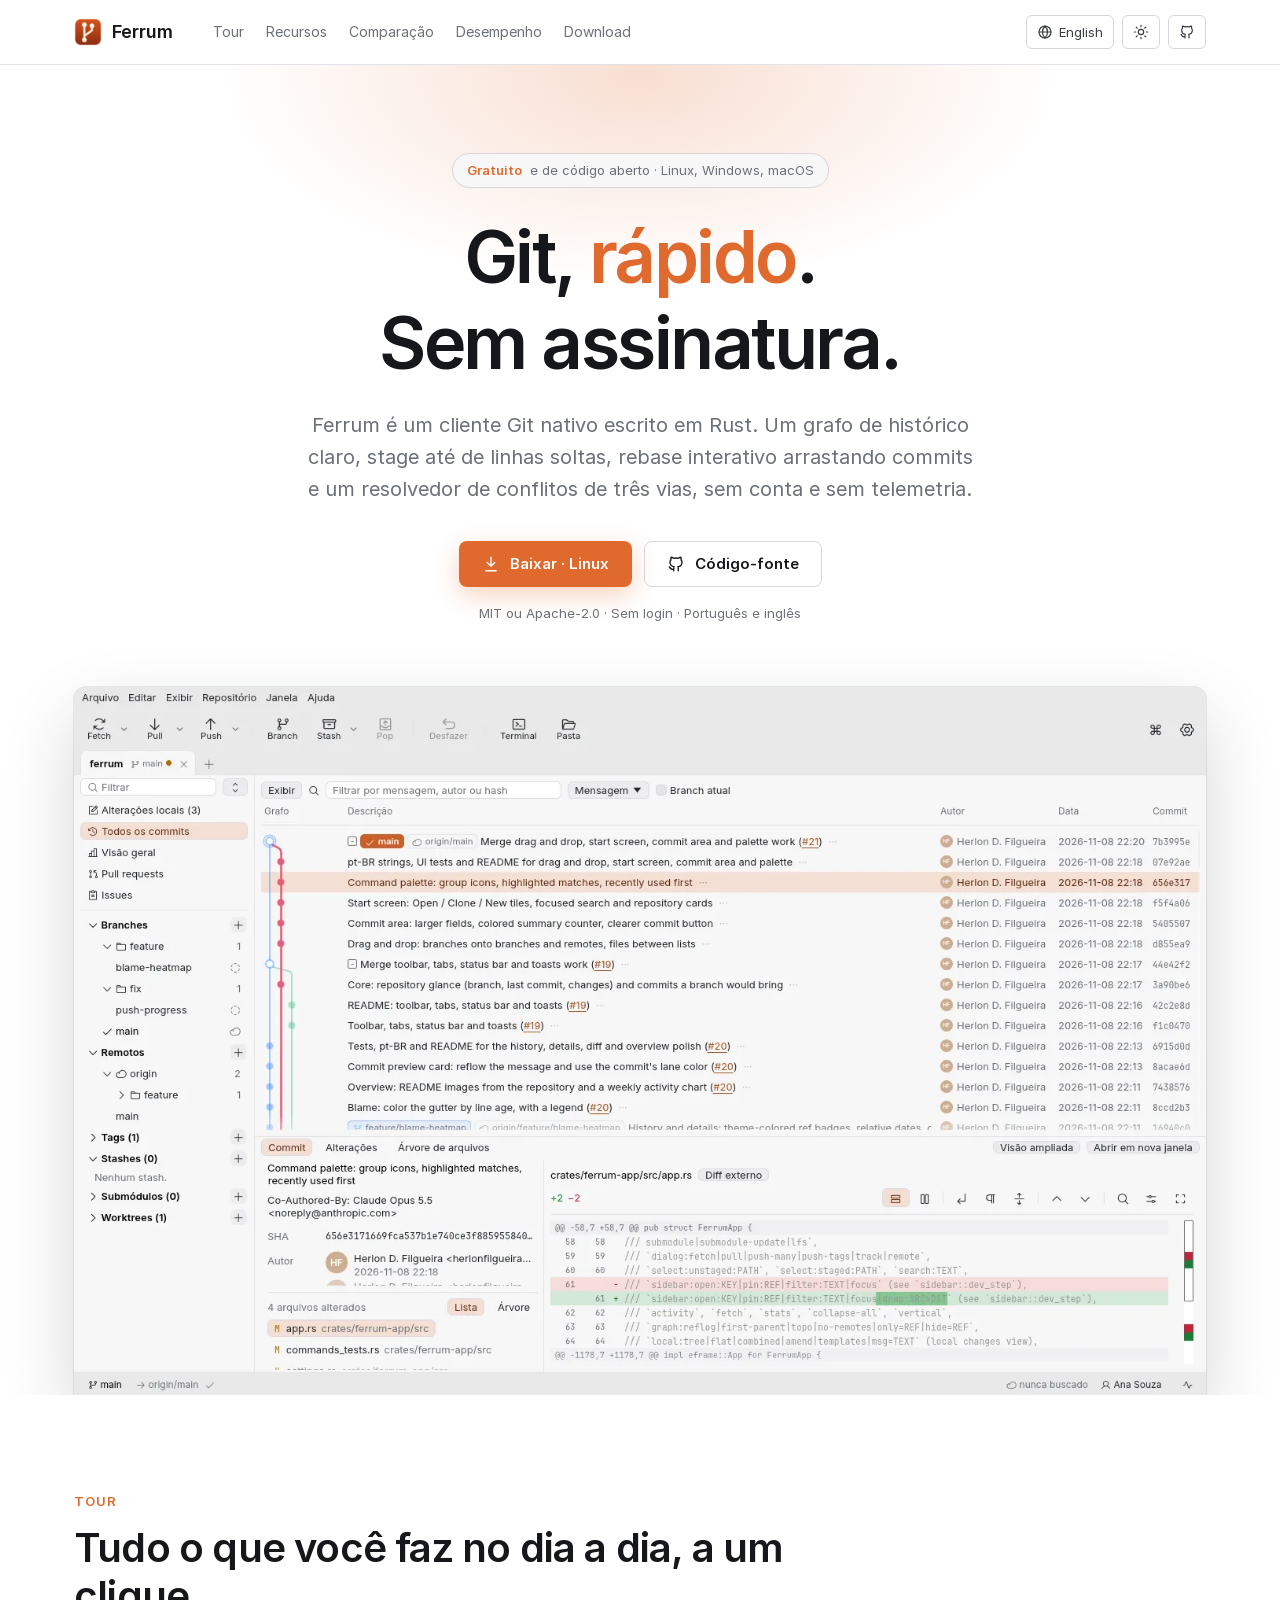
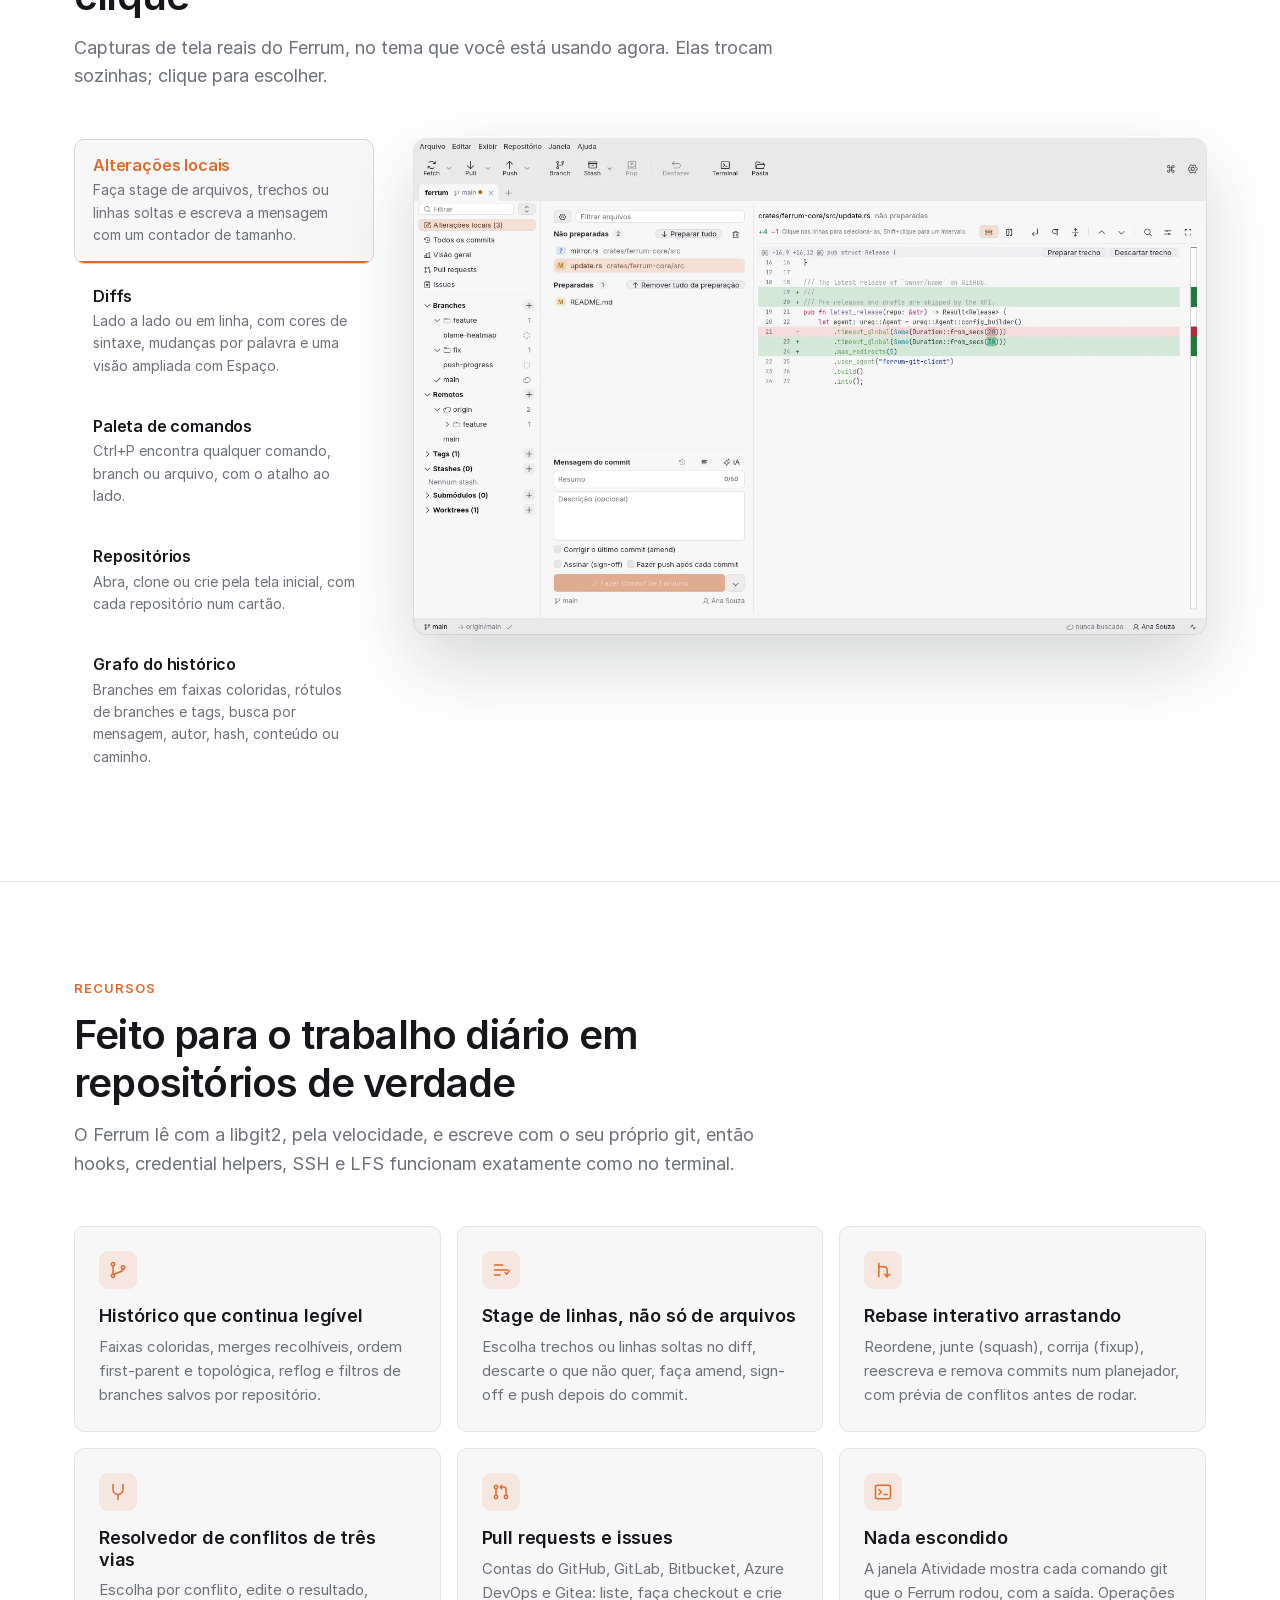
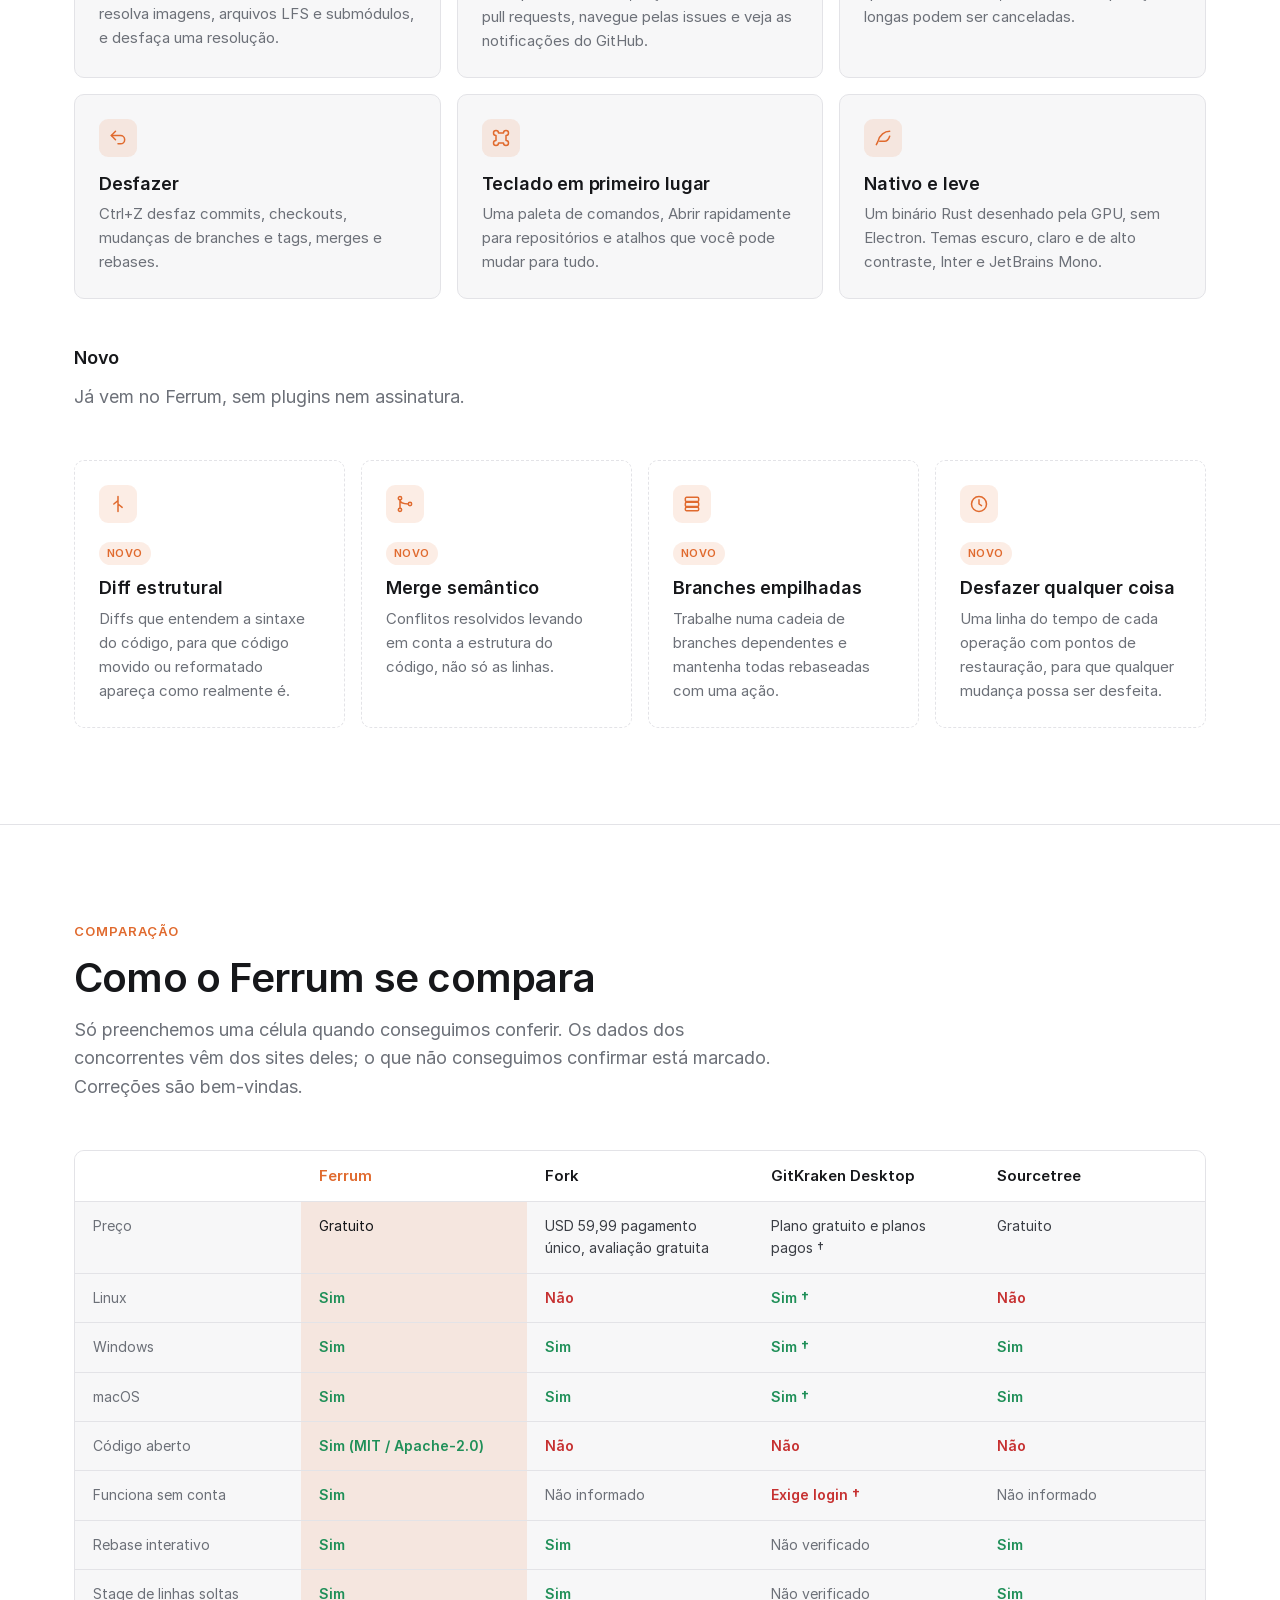
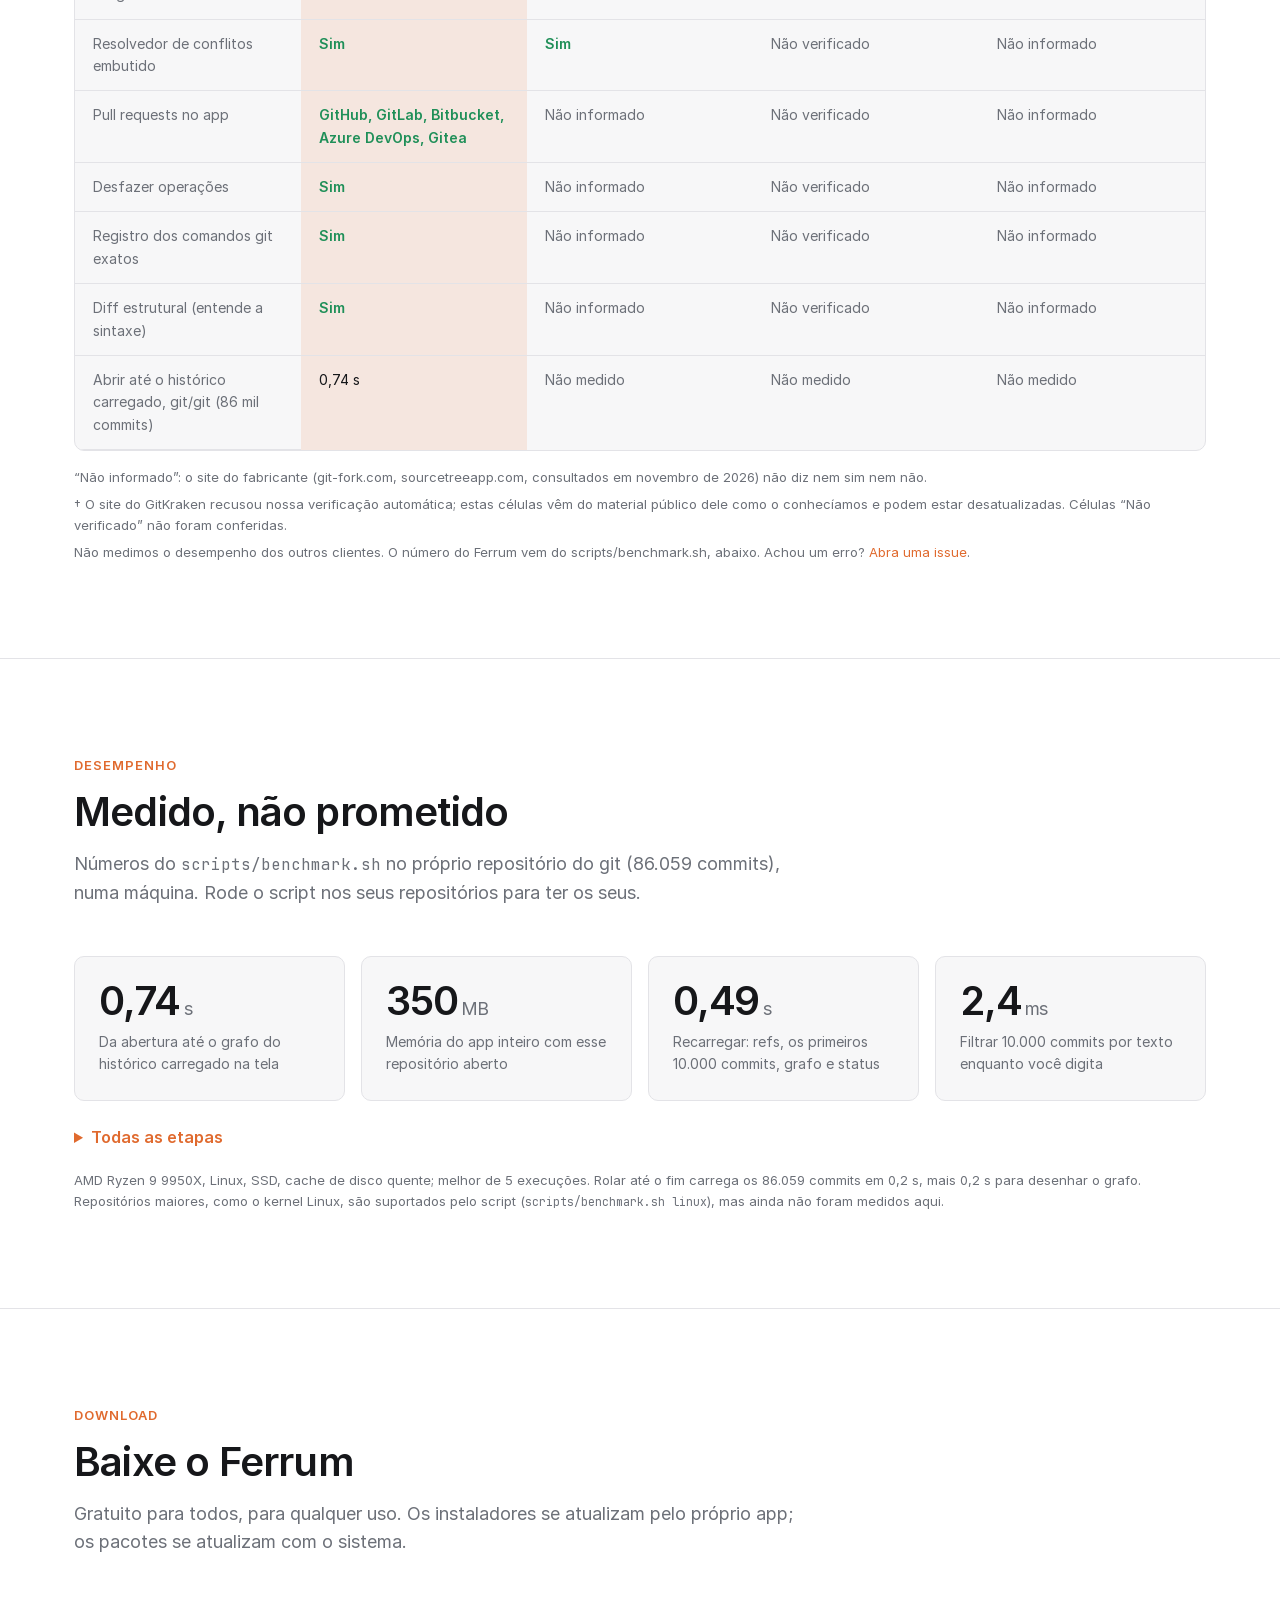
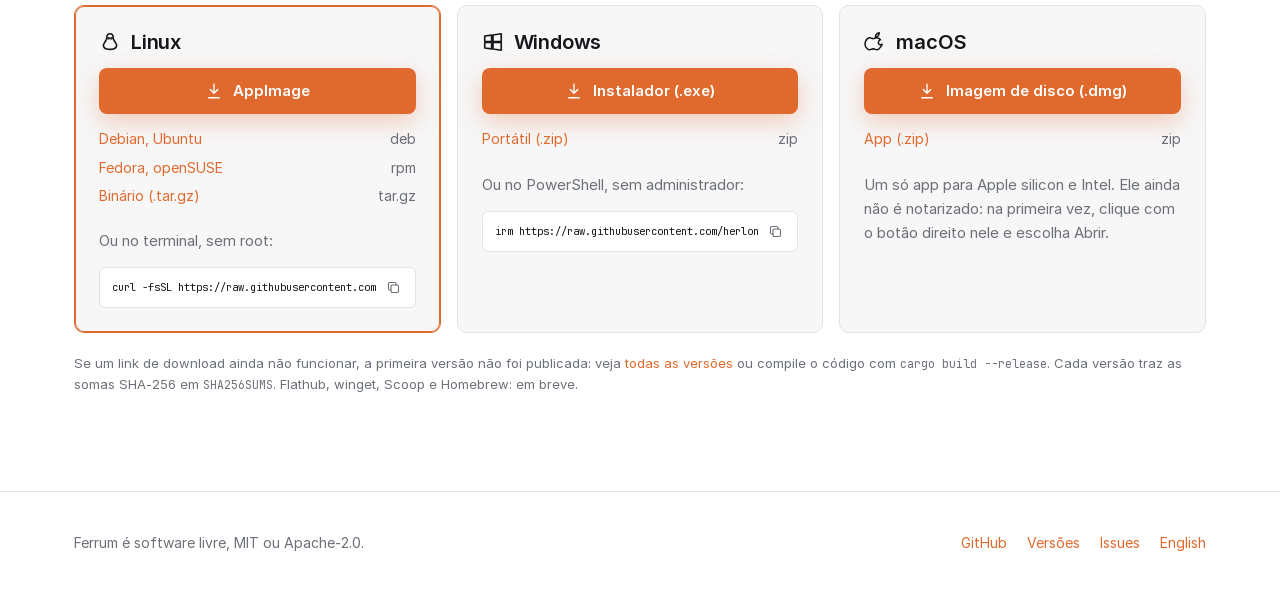
==== commit 5ef8f1fc: "Release on every push to main with a new version, like duck The version job reads Cargo.toml; when t" ====
--- a/site/pt-BR/index.html
+++ b/site/pt-BR/index.html
@@ -112,14 +112,14 @@
     </div>
     <div class="soon">
       <div class="section-head">
-        <h3>Em breve</h3>
-        <p>Em desenvolvimento agora e ainda fora de uma versão publicada. Entram na lista de recursos quando forem lançados.</p>
+        <h3>Novo</h3>
+        <p>Já vem no Ferrum, sem plugins nem assinatura.</p>
       </div>
       <div class="grid">
-        <div class="card"><div class="ico"><svg viewBox="0 0 24 24" fill="none" stroke="currentColor" stroke-width="1.8" stroke-linecap="round" stroke-linejoin="round" aria-hidden="true"><path d="M12 3v18M12 8l-5 4M12 12l5 4"/></svg></div><span class="pill">Em breve</span><h3>Diff estrutural</h3><p>Diffs que entendem a sintaxe do código, para que código movido ou reformatado apareça como realmente é.</p></div>
-        <div class="card"><div class="ico"><svg viewBox="0 0 24 24" fill="none" stroke="currentColor" stroke-width="1.8" stroke-linecap="round" stroke-linejoin="round" aria-hidden="true"><circle cx="6" cy="5" r="2"/><circle cx="6" cy="19" r="2"/><circle cx="18" cy="12" r="2"/><path d="M6 7v10M6 7c0 4 5 5 10 5"/></svg></div><span class="pill">Em breve</span><h3>Merge semântico</h3><p>Conflitos resolvidos levando em conta a estrutura do código, não só as linhas.</p></div>
-        <div class="card"><div class="ico"><svg viewBox="0 0 24 24" fill="none" stroke="currentColor" stroke-width="1.8" stroke-linecap="round" stroke-linejoin="round" aria-hidden="true"><rect x="4" y="4" width="16" height="5" rx="1.5"/><rect x="4" y="10" width="16" height="5" rx="1.5"/><rect x="4" y="16" width="16" height="4" rx="1.5"/></svg></div><span class="pill">Em breve</span><h3>Branches empilhadas</h3><p>Trabalhe numa cadeia de branches dependentes e mantenha todas rebaseadas com uma ação.</p></div>
-        <div class="card"><div class="ico"><svg viewBox="0 0 24 24" fill="none" stroke="currentColor" stroke-width="1.8" stroke-linecap="round" stroke-linejoin="round" aria-hidden="true"><circle cx="12" cy="12" r="9"/><path d="M12 7v5l3 2"/></svg></div><span class="pill">Em breve</span><h3>Desfazer qualquer coisa</h3><p>Uma linha do tempo de cada operação com pontos de restauração, para que qualquer mudança possa ser desfeita.</p></div>
+        <div class="card"><div class="ico"><svg viewBox="0 0 24 24" fill="none" stroke="currentColor" stroke-width="1.8" stroke-linecap="round" stroke-linejoin="round" aria-hidden="true"><path d="M12 3v18M12 8l-5 4M12 12l5 4"/></svg></div><span class="pill">Novo</span><h3>Diff estrutural</h3><p>Diffs que entendem a sintaxe do código, para que código movido ou reformatado apareça como realmente é.</p></div>
+        <div class="card"><div class="ico"><svg viewBox="0 0 24 24" fill="none" stroke="currentColor" stroke-width="1.8" stroke-linecap="round" stroke-linejoin="round" aria-hidden="true"><circle cx="6" cy="5" r="2"/><circle cx="6" cy="19" r="2"/><circle cx="18" cy="12" r="2"/><path d="M6 7v10M6 7c0 4 5 5 10 5"/></svg></div><span class="pill">Novo</span><h3>Merge semântico</h3><p>Conflitos resolvidos levando em conta a estrutura do código, não só as linhas.</p></div>
+        <div class="card"><div class="ico"><svg viewBox="0 0 24 24" fill="none" stroke="currentColor" stroke-width="1.8" stroke-linecap="round" stroke-linejoin="round" aria-hidden="true"><rect x="4" y="4" width="16" height="5" rx="1.5"/><rect x="4" y="10" width="16" height="5" rx="1.5"/><rect x="4" y="16" width="16" height="4" rx="1.5"/></svg></div><span class="pill">Novo</span><h3>Branches empilhadas</h3><p>Trabalhe numa cadeia de branches dependentes e mantenha todas rebaseadas com uma ação.</p></div>
+        <div class="card"><div class="ico"><svg viewBox="0 0 24 24" fill="none" stroke="currentColor" stroke-width="1.8" stroke-linecap="round" stroke-linejoin="round" aria-hidden="true"><circle cx="12" cy="12" r="9"/><path d="M12 7v5l3 2"/></svg></div><span class="pill">Novo</span><h3>Desfazer qualquer coisa</h3><p>Uma linha do tempo de cada operação com pontos de restauração, para que qualquer mudança possa ser desfeita.</p></div>
       </div>
     </div>
   </div>
@@ -148,7 +148,7 @@
           <tr><th scope="row">Pull requests no app</th><td class="y us">GitHub, GitLab, Bitbucket, Azure DevOps, Gitea</td><td class="q">Não informado</td><td class="q">Não verificado</td><td class="q">Não informado</td></tr>
           <tr><th scope="row">Desfazer operações</th><td class="y us">Sim</td><td class="q">Não informado</td><td class="q">Não verificado</td><td class="q">Não informado</td></tr>
           <tr><th scope="row">Registro dos comandos git exatos</th><td class="y us">Sim</td><td class="q">Não informado</td><td class="q">Não verificado</td><td class="q">Não informado</td></tr>
-          <tr><th scope="row">Diff estrutural (entende a sintaxe)</th><td class="s us">Em breve</td><td class="q">Não informado</td><td class="q">Não verificado</td><td class="q">Não informado</td></tr>
+          <tr><th scope="row">Diff estrutural (entende a sintaxe)</th><td class="y us">Sim</td><td class="q">Não informado</td><td class="q">Não verificado</td><td class="q">Não informado</td></tr>
           <tr><th scope="row">Abrir até o histórico carregado, git/git (86 mil commits)</th><td class="us">0,74 s</td><td class="q">Não medido</td><td class="q">Não medido</td><td class="q">Não medido</td></tr>
         </tbody>
       </table>
